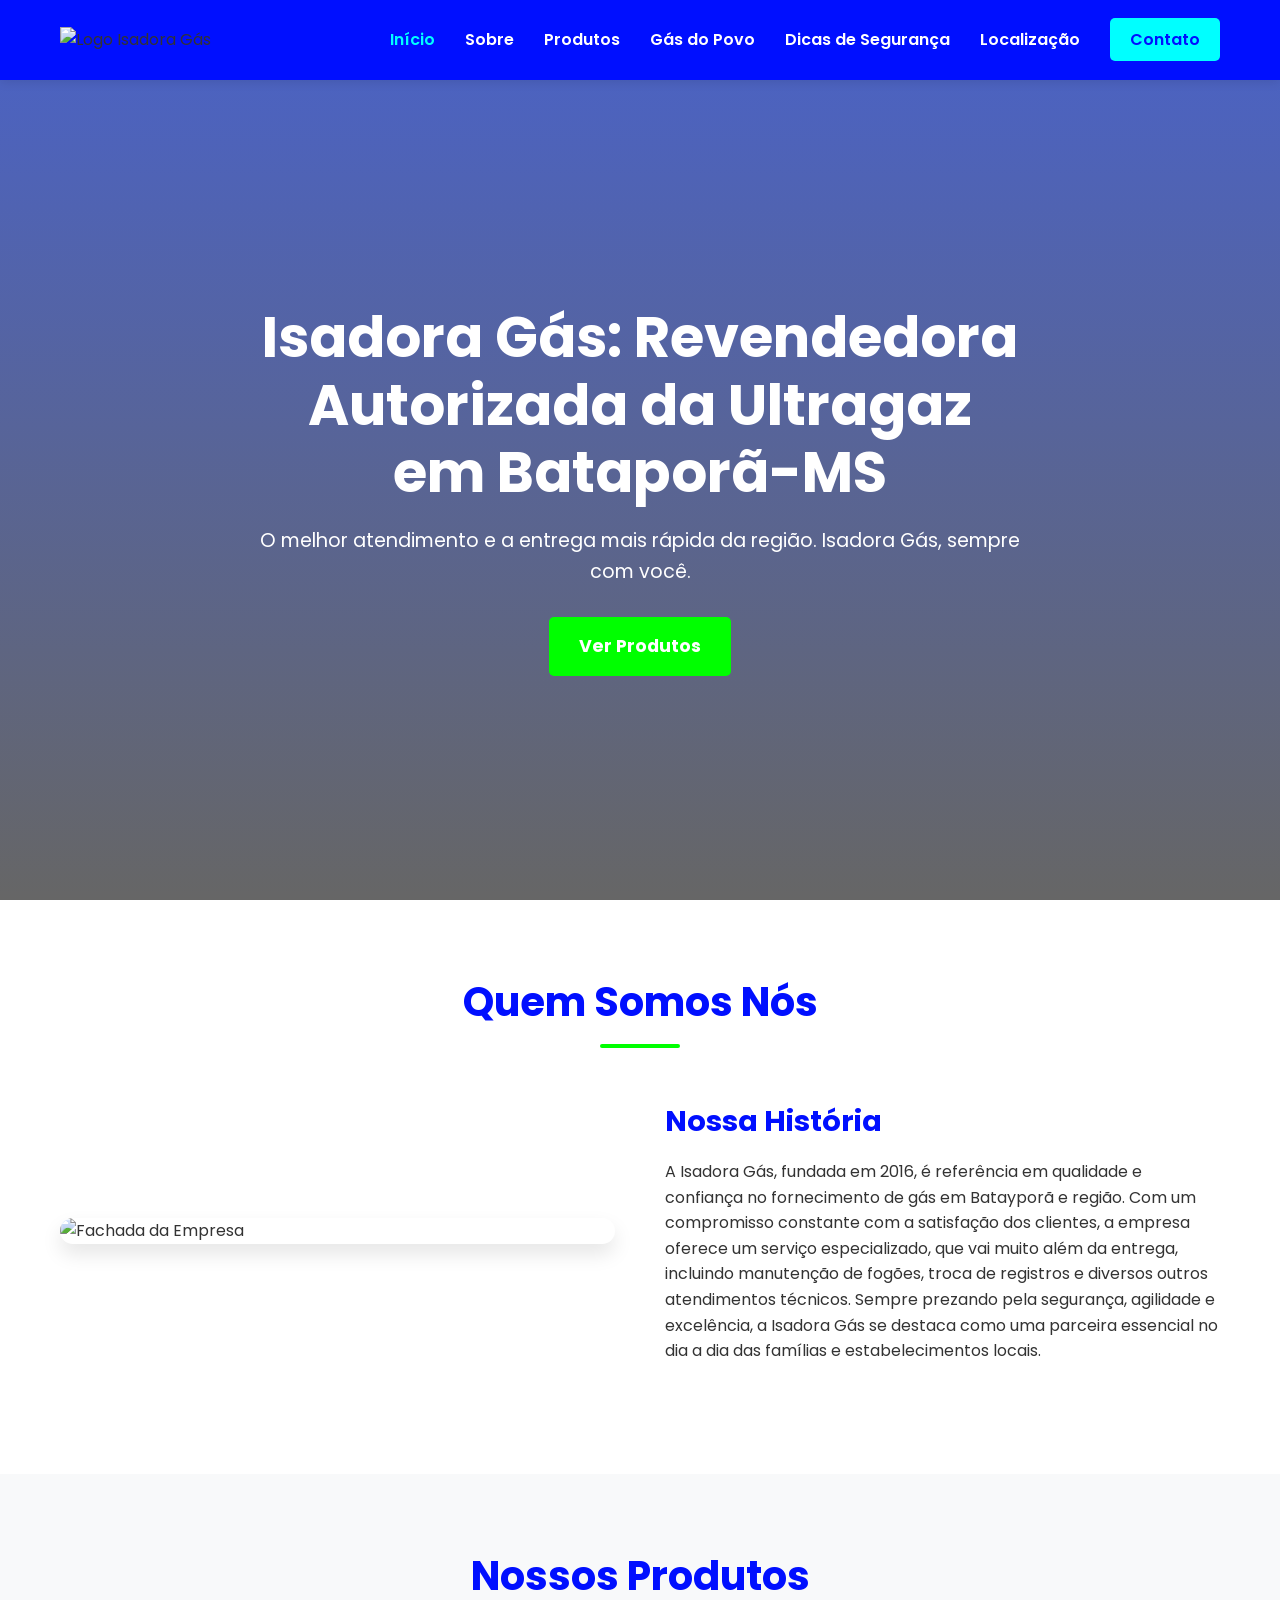
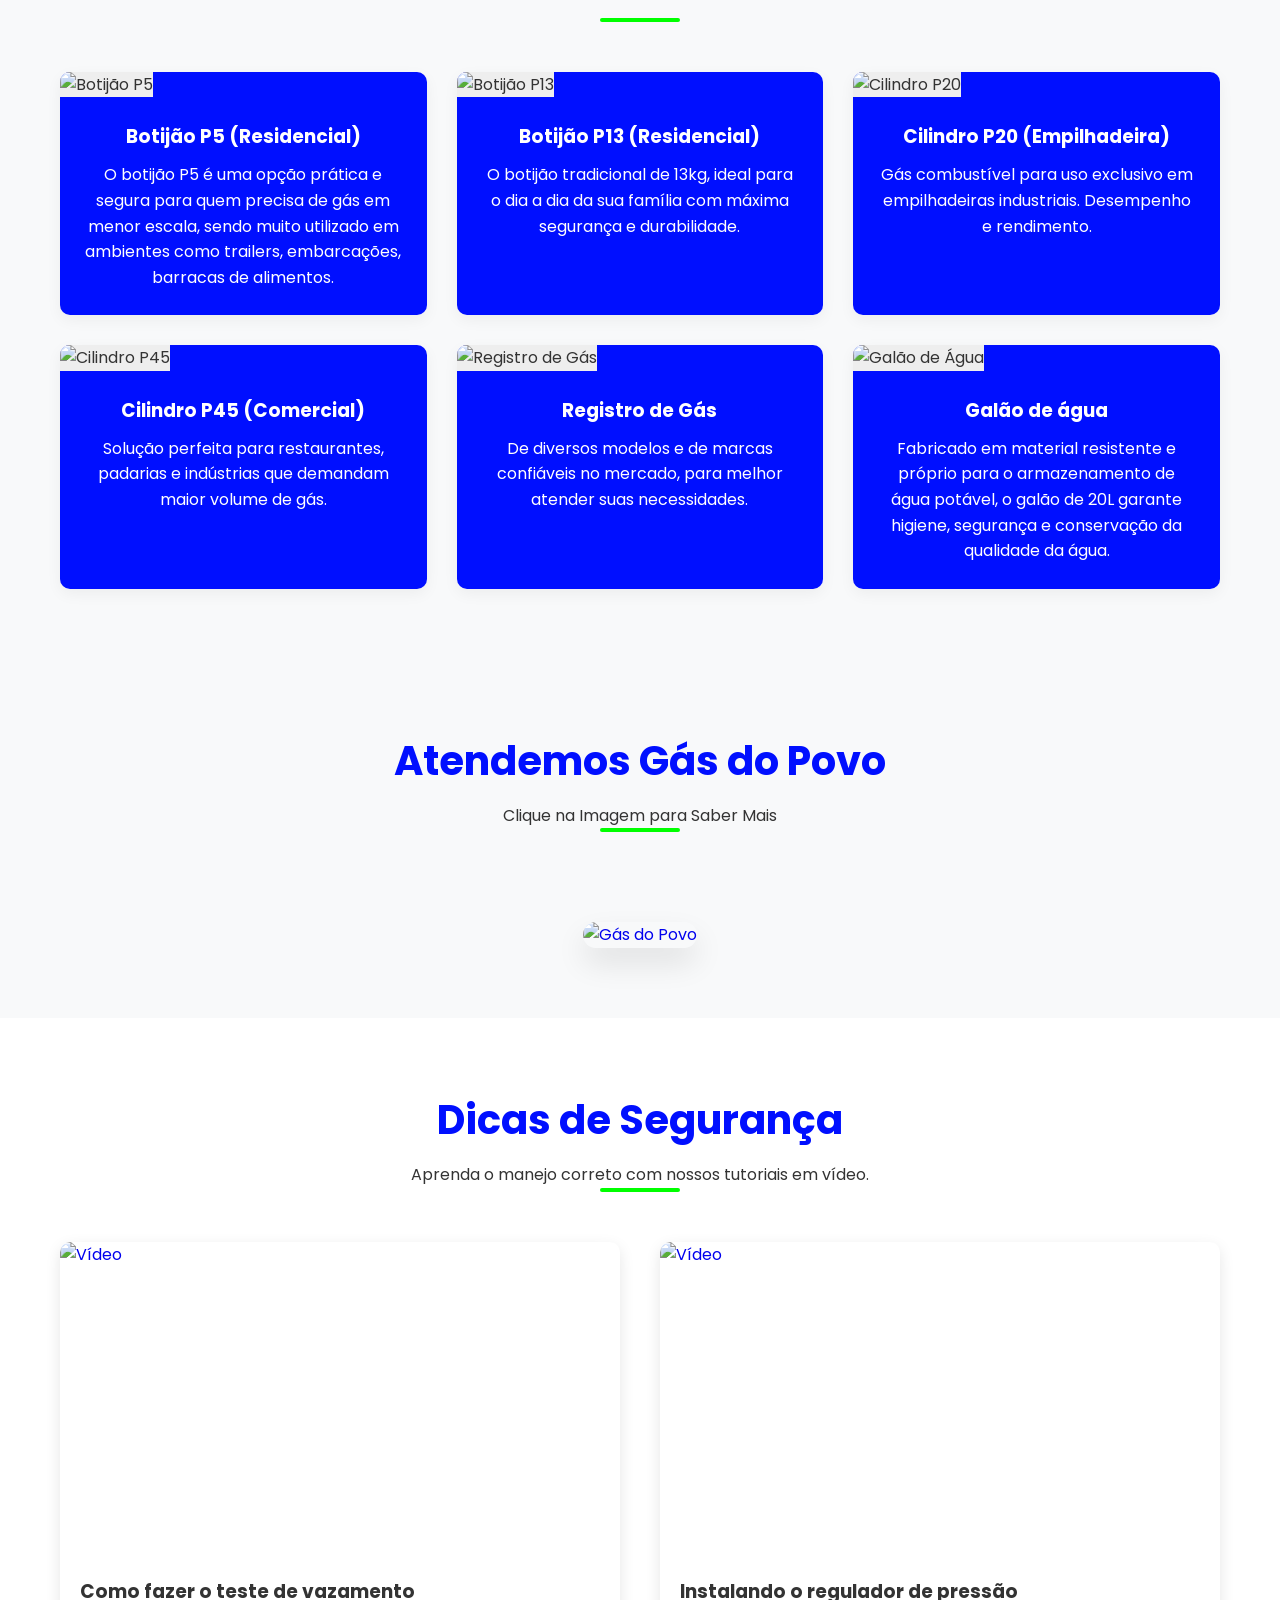
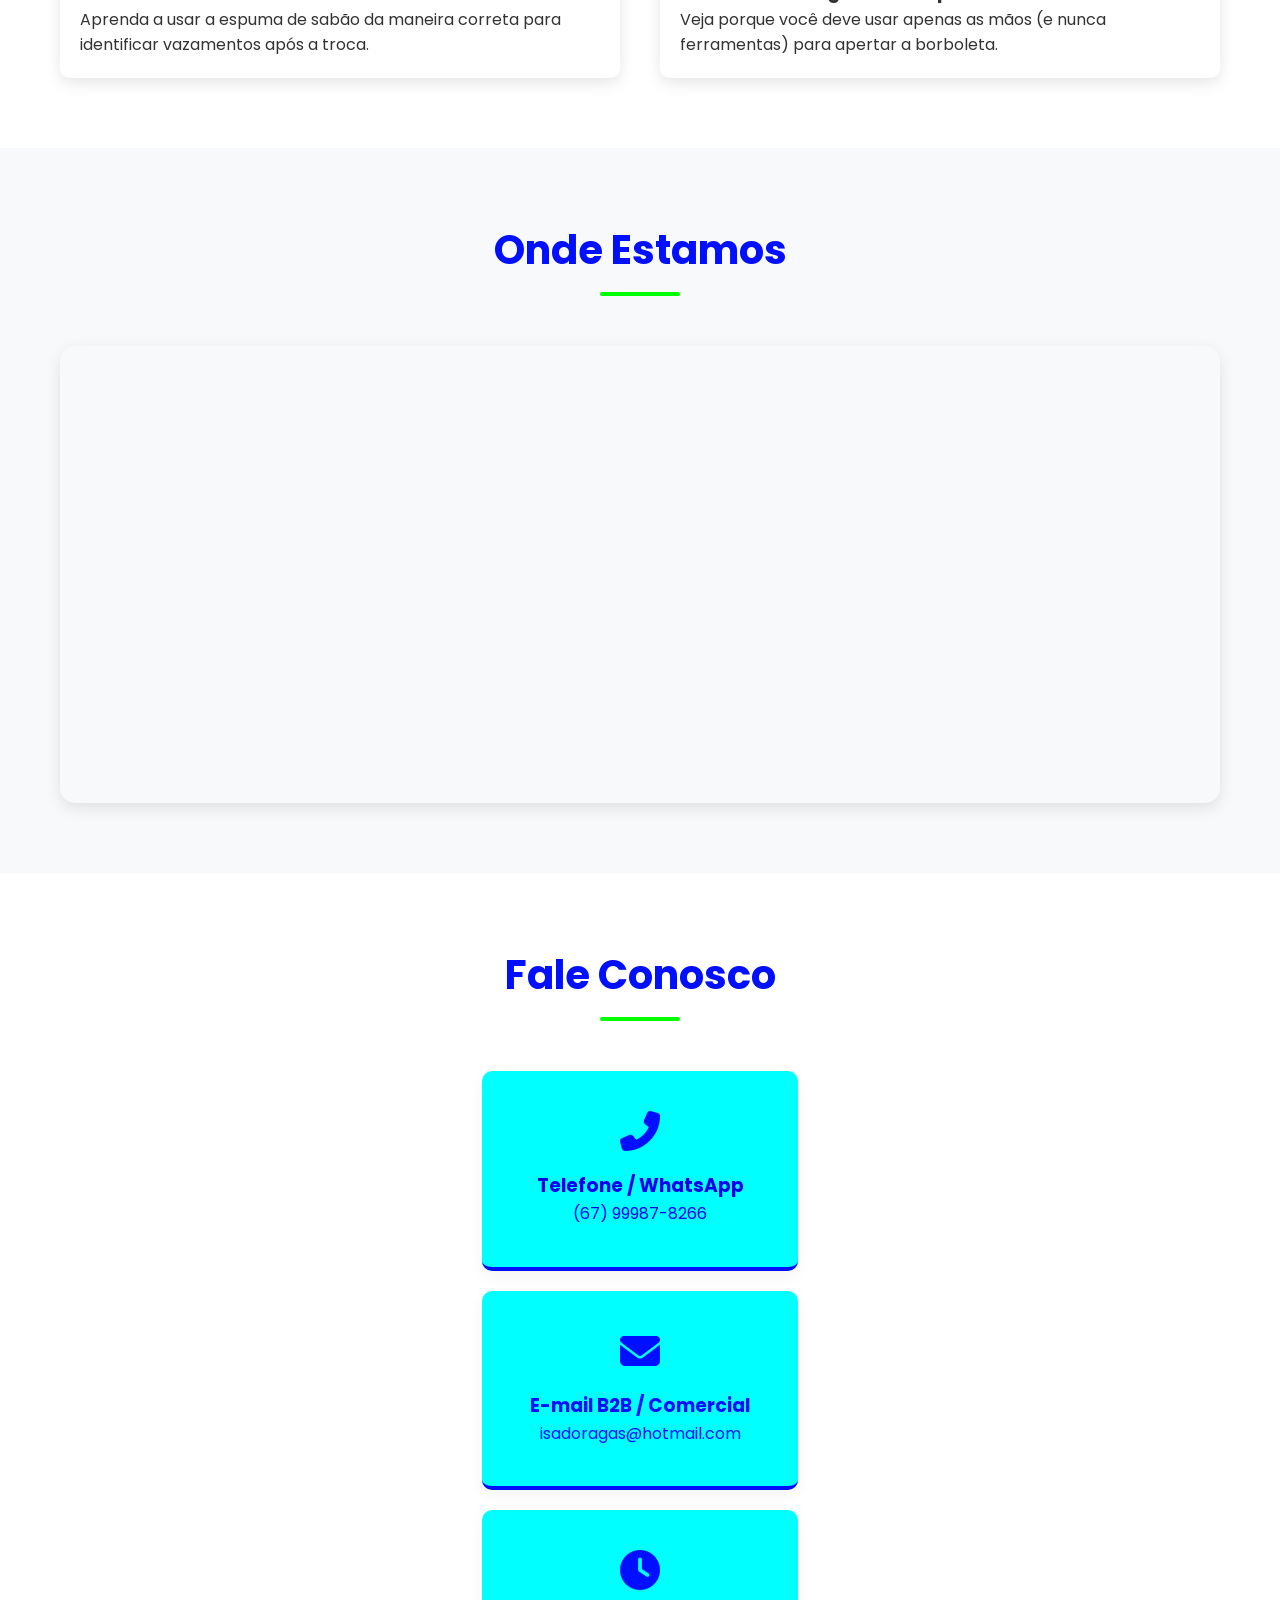
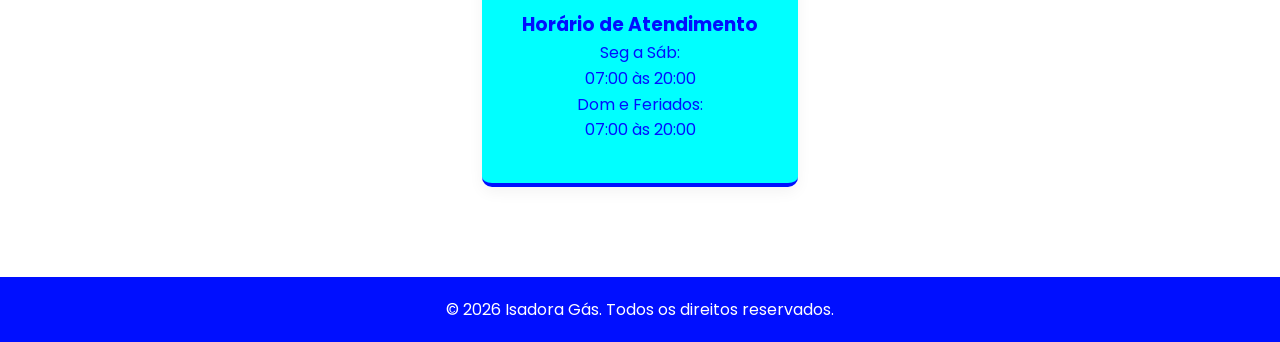
==== index.html @ b7a192a8 "Add files via upload" ====
<!DOCTYPE html>
<html lang="pt-BR">
<head>
    <meta charset="UTF-8">
    <meta name="viewport" content="width=device-width, initial-scale=1.0">
    <title>Isadora Gás - Distribuidora</title>
    <link rel="stylesheet" href="style.css">
    <link href="https://fonts.googleapis.com/css2?family=Poppins:wght@300;400;600;700&display=swap" rel="stylesheet">
    <link rel="stylesheet" href="https://cdnjs.cloudflare.com/ajax/libs/font-awesome/6.4.0/css/all.min.css">
</head>
<body>

    <header id="header">
        <div class="container header-container">
            <div class="logo-area">
                <img src="imagens/logo.png" alt="Logo Isadora Gás" class="logo-img">
            </div>
            <nav class="navbar">
                <ul class="nav-menu">
                    <li><a href="#inicio" class="nav-link">Início</a></li>
                    <li><a href="#sobre" class="nav-link">Sobre</a></li>
                    <li><a href="#produtos" class="nav-link">Produtos</a></li>
                    <li><a href="#gasdopovo" class="nav-link">Gás do Povo</a></li>
                    <li><a href="#seguranca" class="nav-link">Dicas de Segurança</a></li>
                    <li><a href="#localizacao" class="nav-link">Localização</a></li>
                    <li><a href="https://wa.me/5567999878266" class="nav-link btn-contato">Contato</a></li>
                </ul>
                <div class="hamburger">
                    <span class="bar"></span>
                    <span class="bar"></span>
                    <span class="bar"></span>
                </div>
            </nav>
        </div>
    </header>

    <section id="inicio" class="hero">
        <div class="hero-content fade-in">
            <h1>Isadora Gás: Revendedora Autorizada da Ultragaz em Bataporã-MS</h1>
            <p>O melhor atendimento e a entrega mais rápida da região. Isadora Gás, sempre com você.</p>
            <a href="#produtos" class="btn-primary">Ver Produtos</a>
        </div>
    </section>

    <section id="sobre" class="section-padding">
        <div class="container">
            <div class="section-title fade-in">
                <h2>Quem Somos Nós</h2>
                <div class="line"></div>
            </div>
            
            <div class="sobre-grid fade-in">
                <div class="sobre-img-container">
                    <img src="imagens/fachada.jpg" alt="Fachada da Empresa" class="sobre-img">
                </div>
                <div class="sobre-text">
                    <h3>Nossa História</h3>
                    <p>A Isadora Gás, fundada em 2016, é referência em qualidade e confiança no fornecimento de gás em Batayporã e região. Com um compromisso constante com a satisfação dos clientes, a empresa oferece um serviço especializado, que vai muito além da entrega, incluindo manutenção de fogões, troca de registros e diversos outros atendimentos técnicos. Sempre prezando pela segurança, agilidade e excelência, a Isadora Gás se destaca como uma parceira essencial no dia a dia das famílias e estabelecimentos locais.</p>
                </div>
            </div>

            <!--div class="sobre-grid reverse fade-in">
                <div class="sobre-text">
                    <h3>Nosso Fundador</h3>
                    <p>Aqui você coloca o texto sobre o dono ou a equipe principal. Fale sobre a experiência no ramo, a dedicação ao cliente e a visão de futuro da empresa.</p>
                </div>
                <div class="sobre-img-container">
                    <img src="foto-dono.jpg" alt="Foto do Proprietário" class="sobre-img">
                </div>
            </div-->
        </div>
    </section>

    <section id="produtos" class="section-padding bg-light">
        <div class="container">
            <div class="section-title fade-in">
                <h2>Nossos Produtos</h2>
                <div class="line"></div>
            </div>
            <div class="produtos-grid fade-in">
                <div class="produto-card">
                    <img src="imagens/P5.jpg" alt="Botijão P5" class="produto-img">
                    <div class="produto-info">
                        <h3>Botijão P5 (Residencial)</h3>
                        <p>O botijão P5 é uma opção prática e segura para quem precisa de gás em menor escala, sendo muito utilizado em ambientes como trailers, embarcações, barracas de alimentos.</p>
                    </div>
                </div>
                <div class="produto-card">
                    <img src="imagens/P13.JPG" alt="Botijão P13" class="produto-img">
                    <div class="produto-info">
                        <h3>Botijão P13 (Residencial)</h3>
                        <p>O botijão tradicional de 13kg, ideal para o dia a dia da sua família com máxima segurança e durabilidade.</p>
                    </div>
                </div>
                <div class="produto-card">
                    <img src="imagens/P20.JPG" alt="Cilindro P20" class="produto-img">
                    <div class="produto-info">
                        <h3>Cilindro P20 (Empilhadeira)</h3>
                        <p>Gás combustível para uso exclusivo em empilhadeiras industriais. Desempenho e rendimento.</p>
                    </div>
                </div>
                <div class="produto-card">
                    <img src="imagens/P45.jpg" alt="Cilindro P45" class="produto-img">
                    <div class="produto-info">
                        <h3>Cilindro P45 (Comercial)</h3>
                        <p>Solução perfeita para restaurantes, padarias e indústrias que demandam maior volume de gás.</p>
                    </div>
                </div>
                <div class="produto-card">
                    <img src="imagens/registro.jpg" alt="Registro de Gás" class="produto-img">
                    <div class="produto-info">
                        <h3>Registro de Gás</h3>
                        <p>De diversos modelos e de marcas confiáveis no mercado, para melhor atender suas necessidades.</p>
                    </div>
                </div>
                <div class="produto-card">
                    <img src="imagens/agua.jpg" alt="Galão de Água" class="produto-img">
                    <div class="produto-info">
                        <h3>Galão de água</h3>
                        <p>Fabricado em material resistente e próprio para o armazenamento de água potável, o galão de 20L garante higiene, segurança e conservação da qualidade da água.</p>
                    </div>
                </div>
            </div>
        </div>
    </section>
  
    <!--To Mexendo Aqui-->
    <section id="gasdopovo" class="section-padding bg-light">
        <div class="container">
            <div class="section-title fade-in">
                <h2>Atendemos Gás do Povo</h2>
                <p>Clique na Imagem para Saber Mais</p>
                <div class="line"></div>
            </div>
            <div class="beneficio fade-in">
               <a href="https://gasdopovo.mds.gov.br/" target="blank"> <img src="imagens/gas_do_povo.jpg" alt="Gás do Povo" class="bnfc-img"> </a>
            </div>
        </div>
    </section>

    <section id="seguranca" class="section-padding">
        <div class="container">
            <div class="section-title fade-in">
                <h2>Dicas de Segurança</h2>
                <p>Aprenda o manejo correto com nossos tutoriais em vídeo.</p>
                <div class="line"></div>
            </div>
            <div class="dicas-grid fade-in">
                <div class="dica-card">
                    <div class="video-container">
                        <!--O estilo da thumb ficou aqui e não no css-->
                        <a href="https://youtu.be/cz0g7AxSKVg" target="_blank">
                         <img src="https://i.ytimg.com/vi/cz0g7AxSKVg/hqdefault.jpg" alt="Vídeo" style="width:100%; max-width:600px; border-radius:10px;"></a>                   
                    </div>
                    <div class="dica-info">
                        <h3>Como fazer o teste de vazamento</h3>
                        <p>Aprenda a usar a espuma de sabão da maneira correta para identificar vazamentos após a troca.</p>
                    </div>
                </div>
            
                <div class="dica-card">
                    <div class="video-container">
                    <!--O estilo da thumb ficou aqui e não no css-->
                        <a href="https://youtube.com/shorts/p95Y-0PzoOQ?si=x6NV3g-ZAGUMJOMm" target="_blank">
                         <img src="https://i.ytimg.com/vi/p95Y-0PzoOQ/hqdefault.jpg" alt="Vídeo" style="width:100%; max-width:600px; border-radius:10px;"></a>
                    </div>
                    <div class="dica-info">
                        <h3>Instalando o regulador de pressão</h3>
                        <p>Veja porque você deve usar apenas as mãos (e nunca ferramentas) para apertar a borboleta.</p>
                    </div>
                </div>
            </div>
        </div>
    </section>

    <section id="localizacao" class="section-padding bg-light">
        <div class="container">
            <div class="section-title fade-in">
                <h2>Onde Estamos</h2>
                <div class="line"></div>
            </div>
            <div class="map-container fade-in">
                <iframe src="https://www.google.com/maps/embed?pb=!1m18!1m12!1m3!1d3691.569655559804!2d-53.26090392624836!3d-22.294285816265358!2m3!1f0!2f0!3f0!3m2!1i1024!2i768!4f13.1!3m3!1m2!1s0x948e79daae14c139%3A0x3ad615c696acc39e!2sIsadora%20G%C3%A1s!5e0!3m2!1spt-BR!2sbr!4v1774969527359!5m2!1spt-BR!2sbr" width="100%" height="450" style="border:0;" allowfullscreen="" loading="lazy" referrerpolicy="no-referrer-when-downgrade"></iframe>
            </div>
        </div>
    </section>

    <section id="contato" class="section-padding">
        <div class="container">
            <div class="section-title fade-in">
                <h2>Fale Conosco</h2>
                <div class="line"></div>
            </div>
            <div class="contato-grid fade-in">
                <div class="contato-info">
                    <div class="info-box">
                        <a href="https://wa.me/5567999878266" target="_blank">
                        <i class="fas fa-phone-alt"></i>
                        <h3>Telefone / WhatsApp</h3>
                        <p>(67) 99987-8266</p></a>
                    </div>
                    <div class="info-box">
                        <i class="fas fa-envelope"></i>
                        <h3>E-mail B2B / Comercial</h3>
                        <p>isadoragas@hotmail.com</p>
                    </div>
                    <div class="info-box">
                        <i class="fas fa-clock"></i>
                        <h3>Horário de Atendimento</h3>
                        <p>Seg a Sáb:<br> 07:00 às 20:00</p>
                        <p>Dom e Feriados:<br> 07:00 às 20:00</p>
                    </div>
                </div>
            </div>
        </div>
    </section>

    <footer>
        <p>&copy; 2026 Isadora Gás. Todos os direitos reservados.</p>
    </footer>

    <script src="script.js"></script>
</body>
</html>
---- style.css ----
/* Variáveis de Cores Baseadas na Logo */
:root {
    --primary-blue: #000FFF;
    --secondary-blue: #4154c1;
    --cian: #00FFFF;
    --green-logo: #00ff00;
    --red-logo: #d50000;
    --yellow-logo: #ffd600;
    --text-dark: #333333;
    --text-light: #bbbcbc;
    --bg-light: #f8f9fa;
    --white: #ffffff;
}

* {
    margin: 0;
    padding: 0;
    box-sizing: border-box;
    font-family: 'Poppins', sans-serif;
}

html {
    scroll-behavior: smooth; /* Rolagem suave ao clicar no menu */
}

body {
    color: var(--text-dark);
    line-height: 1.6;
}

.container {
    max-width: 1200px;
    margin: 0 auto;
    padding: 0 20px;
}

.section-padding {
    padding: 70px 0;
}

.bg-light {
    background-color: var(--bg-light);
}

/* Títulos das Seções */
.section-title {
    text-align: center;
    margin-bottom: 50px;
}

.section-title h2 {
    font-size: 2.5rem;
    color: var(--primary-blue);
    margin-bottom: 10px;
}

.section-title .line {
    width: 80px;
    height: 4px;
    background-color: var(--green-logo);
    margin: 0 auto;
    border-radius: 2px;
}

/* 1. Cabeçalho Fixo (Header) */
header {
    position: fixed;
    top: 0;
    width: 100%;
    background-color: rgb(0, 15, 255);
    box-shadow: 0 2px 10px rgba(0, 0, 0, 0.1);
    z-index: 1000;
    transition: 0.3s;
    backdrop-filter: blur(5px);
}

.header-container {
    display: flex;
    justify-content: space-between;
    align-items: center;
    height: 80px;
}

.logo-img {
    height: 60px; /* Ajuste conforme o tamanho da sua logo */
}

.nav-menu {
    display: flex;
    list-style: none;
    gap: 30px;
    align-items: center;
}

.nav-link {
    color: var(--white);
    text-decoration: none;
    font-weight: 600;
    transition: color 0.3s;
}

.nav-link:hover, .nav-link.active {
    color: var(--cian);
}

.btn-contato {
    background-color: var(--cian);
    color: var(--primary-blue) !important;
    padding: 10px 20px;
    border-radius: 5px;
    transition: 0.3s;
}

.btn-contato:hover {
    background-color: var(--secondary-blue);
    transform: translateY(-2px);
}

/* 2. Hero Section (Início) */
.hero {
    height: 100vh;
    /* Substitua banner-empresa.jpg pela sua foto de fundo */
    background: linear-gradient(rgba(28, 59, 187, 0.8), rgba(0, 0, 0, 0.6)), url('imagens/banner-empresa.jpg') center/cover;
    display: flex;
    align-items: center;
    text-align: center;
    color: var(--white);
    padding-top: 80px;
}

.hero-content {
    max-width: 800px;
    margin: 0 auto;
    padding: 0 20px;
}

.hero h1 {
    font-size: 3.5rem;
    margin-bottom: 20px;
    line-height: 1.2;
}

.hero p {
    font-size: 1.2rem;
    margin-bottom: 30px;
}

.btn-primary {
    display: inline-block;
    background-color: var(--green-logo);
    color: var(--white);
    padding: 15px 30px;
    text-decoration: none;
    font-weight: 700;
    border-radius: 5px;
    font-size: 1.1rem;
    transition: 0.3s;
}

.btn-primary:hover {
    background-color: #00a042;
    transform: scale(1.05);
}

/* 3. Sobre Nós */
.sobre-grid {
    display: grid;
    grid-template-columns: 1fr 1fr;
    gap: 50px;
    align-items: center;
    margin-bottom: 40px;
}

.sobre-grid.reverse {
    direction: rtl; /* Inverte os lados na segunda linha */
}

.sobre-grid.reverse > * {
    direction: ltr; /* Mantém o texto lendo da esquerda para direita */
}

.sobre-img-container {
    border-radius: 15px;
    overflow: hidden;
    box-shadow: 0 10px 20px rgba(0,0,0,0.1);
}

.sobre-img {
    width: 100%;
    height: auto;
    display: block;
    transition: transform 0.5s;
}

.sobre-img:hover {
    transform: scale(1.05);
}

.sobre-text h3 {
    color: var(--primary-blue);
    font-size: 1.8rem;
    margin-bottom: 15px;
}

/* 4. Produtos */
.produtos-grid {
    display: grid;
    grid-template-columns: repeat(auto-fit, minmax(300px, 1fr));
    gap: 30px;
}

.produto-card {
    background: var(--primary-blue);
    border-radius: 10px;
    overflow: hidden;
    box-shadow: 0 5px 15px rgba(0,0,0,0.05);
    transition: 0.3s;
}

.produto-card:hover {
    transform: translateY(-10px);
    box-shadow: 0 15px 30px rgba(0,0,0,0.1);
}

.produto-img {
    width: 100%;
    height: 250px;
    object-fit: cover;
    background-color: #eee;
}

.produto-info {
    color: var(--white);
    padding: 25px;
    text-align: center;
}

.produto-info h3 {
    color: var(--white);
    margin-bottom: 10px;
}

/* 5. Gás do Povo */
.beneficio{
    display: flex; 
    justify-content: center;
    align-items: center;
}

.bnfc-img {
    border-radius: 60px;
    width: 600px;
    margin-top: 40px;
    box-shadow: 0 15px 30px rgba(0,0,0,0.1);
    transition: transform 0.5s;
}

.bnfc-img:hover{
    transform: scale(1.05);
}

/* 6. Dicas de Segurança (Vídeos) */
.dicas-grid {
    display: grid;
    grid-template-columns: repeat(auto-fit, minmax(400px, 1fr));
    gap: 40px;
}

.dica-card {
    background: var(--white);
    border-radius: 10px;
    overflow: hidden;
    box-shadow: 0 5px 15px rgba(0,0,0,0.1);
}

.video-container {
    position: relative;
    padding-bottom: 56.25%; /* Proporção 16:9 do YouTube */
    height: 0;
    overflow: hidden;
}

.video-container iframe {
    position: absolute;
    top: 0;
    left: 0;
    width: 100%;
    height: 100%;
}

.dica-info {
    padding: 20px;
}

/* 7. Localização e Mapa */
.map-container {
    border-radius: 15px;
    overflow: hidden;
    box-shadow: 0 5px 15px rgba(0,0,0,0.1);
}

/* 8. Contato */
.contato-grid {
    display: flex;
    justify-content: center;
    gap: 20px;
    flex-wrap: wrap;
    
}

.info-box {
    background: var(--cian);
    padding: 40px;
    border-radius: 10px;
    text-align: center;
    box-shadow: 0 5px 15px rgba(0,0,0,0.05);
    flex: 1;
    min-width: 250px;
    max-width: 350px;
    border-bottom: 4px solid var(--primary-blue);
    color: var(--primary-blue);
    margin-bottom: 20px;
}

a {
    text-decoration: none;
}

.info-box i {
    font-size: 2.5rem;
    color: var(--primary-blue);
    margin-bottom: 20px;
}

/* Rodapé */
footer {
    background-color: var(--primary-blue);
    color: var(--white);
    text-align: center;
    padding: 20px 0;
}

/* Responsividade e Animações */
.fade-in {
    opacity: 0;
    transform: translateY(30px);
    transition: opacity 0.8s ease-out, transform 0.8s ease-out;
}

.fade-in.visible {
    opacity: 1;
    transform: translateY(0);
}

.hamburger {
    display: none;
    cursor: pointer;
}

.bar {
    display: block;
    width: 25px;
    height: 3px;
    margin: 5px auto;
    background-color: var(--text-dark);
    transition: all 0.3s ease-in-out;
}

/* Celulares */
@media (max-width: 768px) {
    .hamburger { display: block; }
    
    .nav-menu {
        position: fixed;
        left: -100%;
        top: 80px;
        gap: 0;
        flex-direction: column;
        background-color: var(--white);
        width: 100%;
        text-align: center;
        transition: 0.3s;
        box-shadow: 0 10px 10px rgba(0,0,0,0.1);
    }

    .nav-menu.active { left: 0; }
    .nav-item { margin: 16px 0; }
    .nav-link { padding: 15px; display: block; }
    
    .sobre-grid { grid-template-columns: 1fr; }
    .sobre-grid.reverse { direction: ltr; }
    .hero h1 { font-size: 2.5rem; }
    .dicas-grid { grid-template-columns: 1fr; }
}
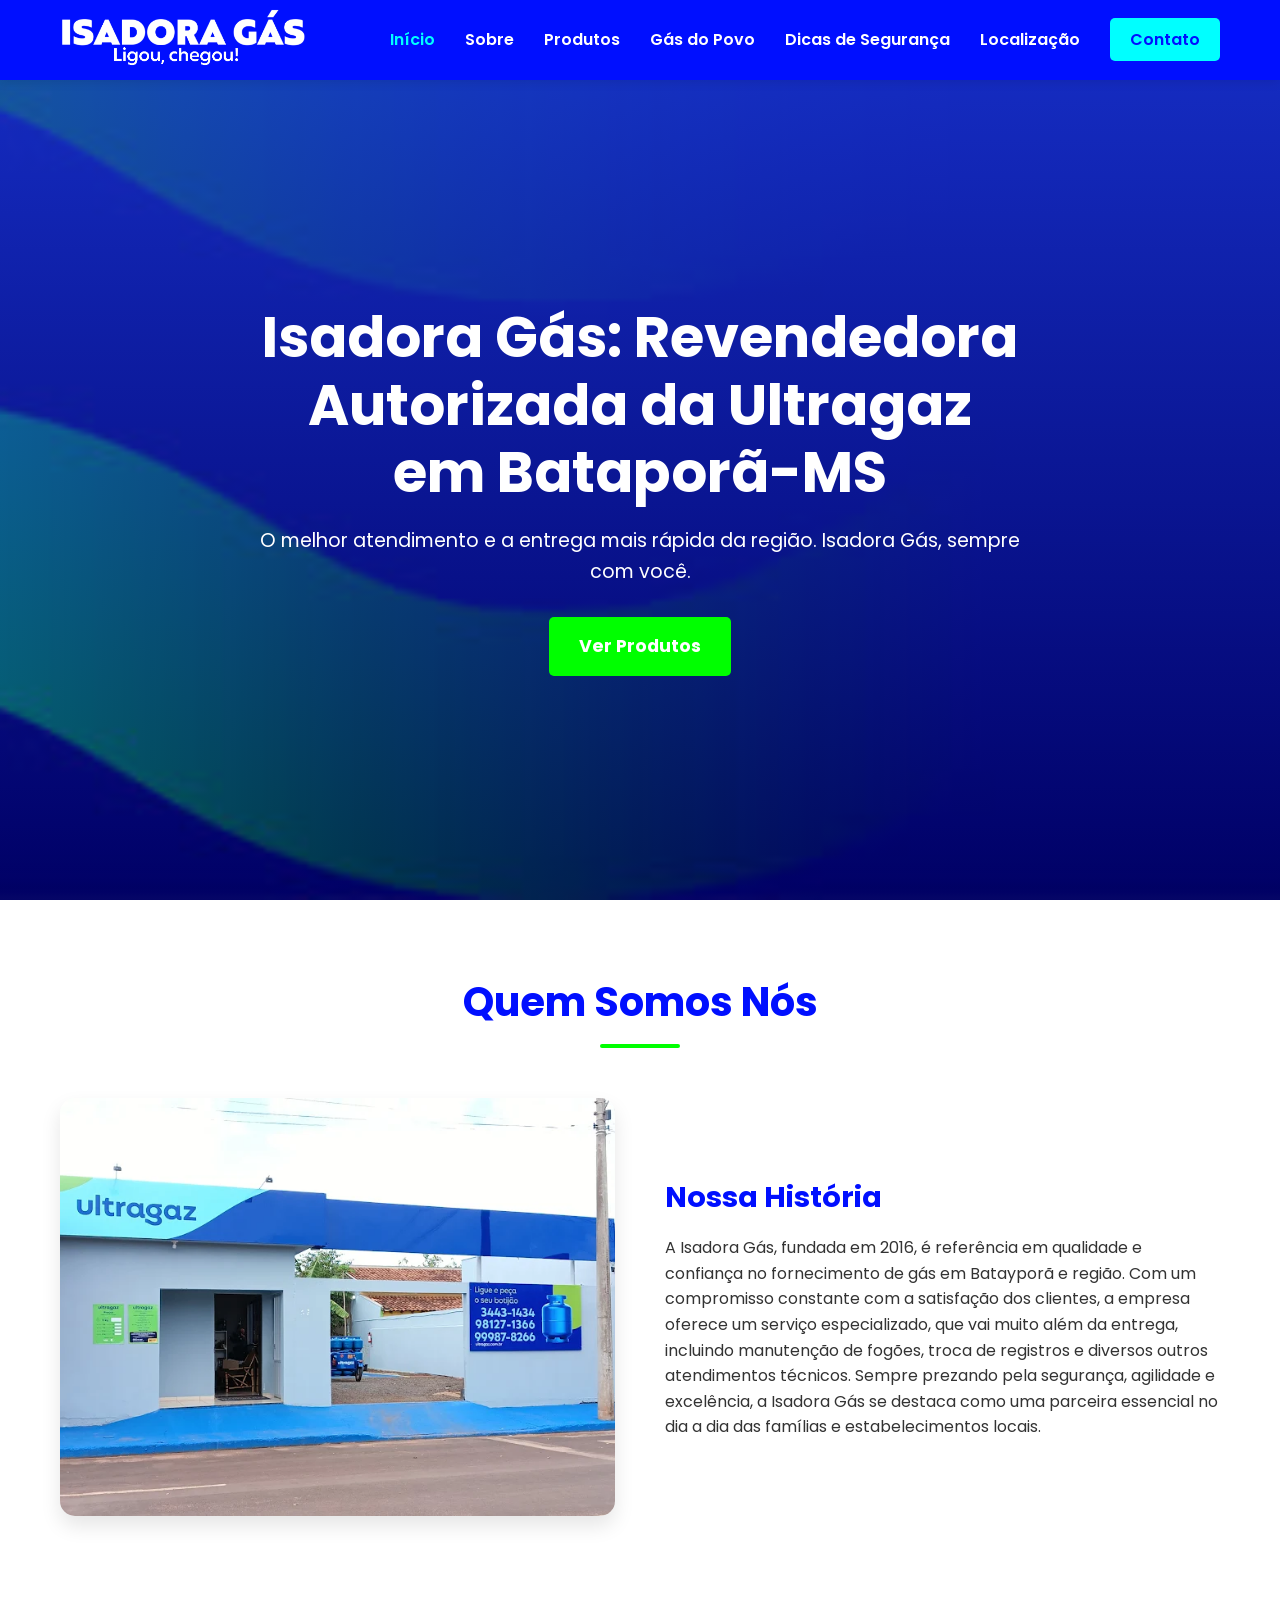
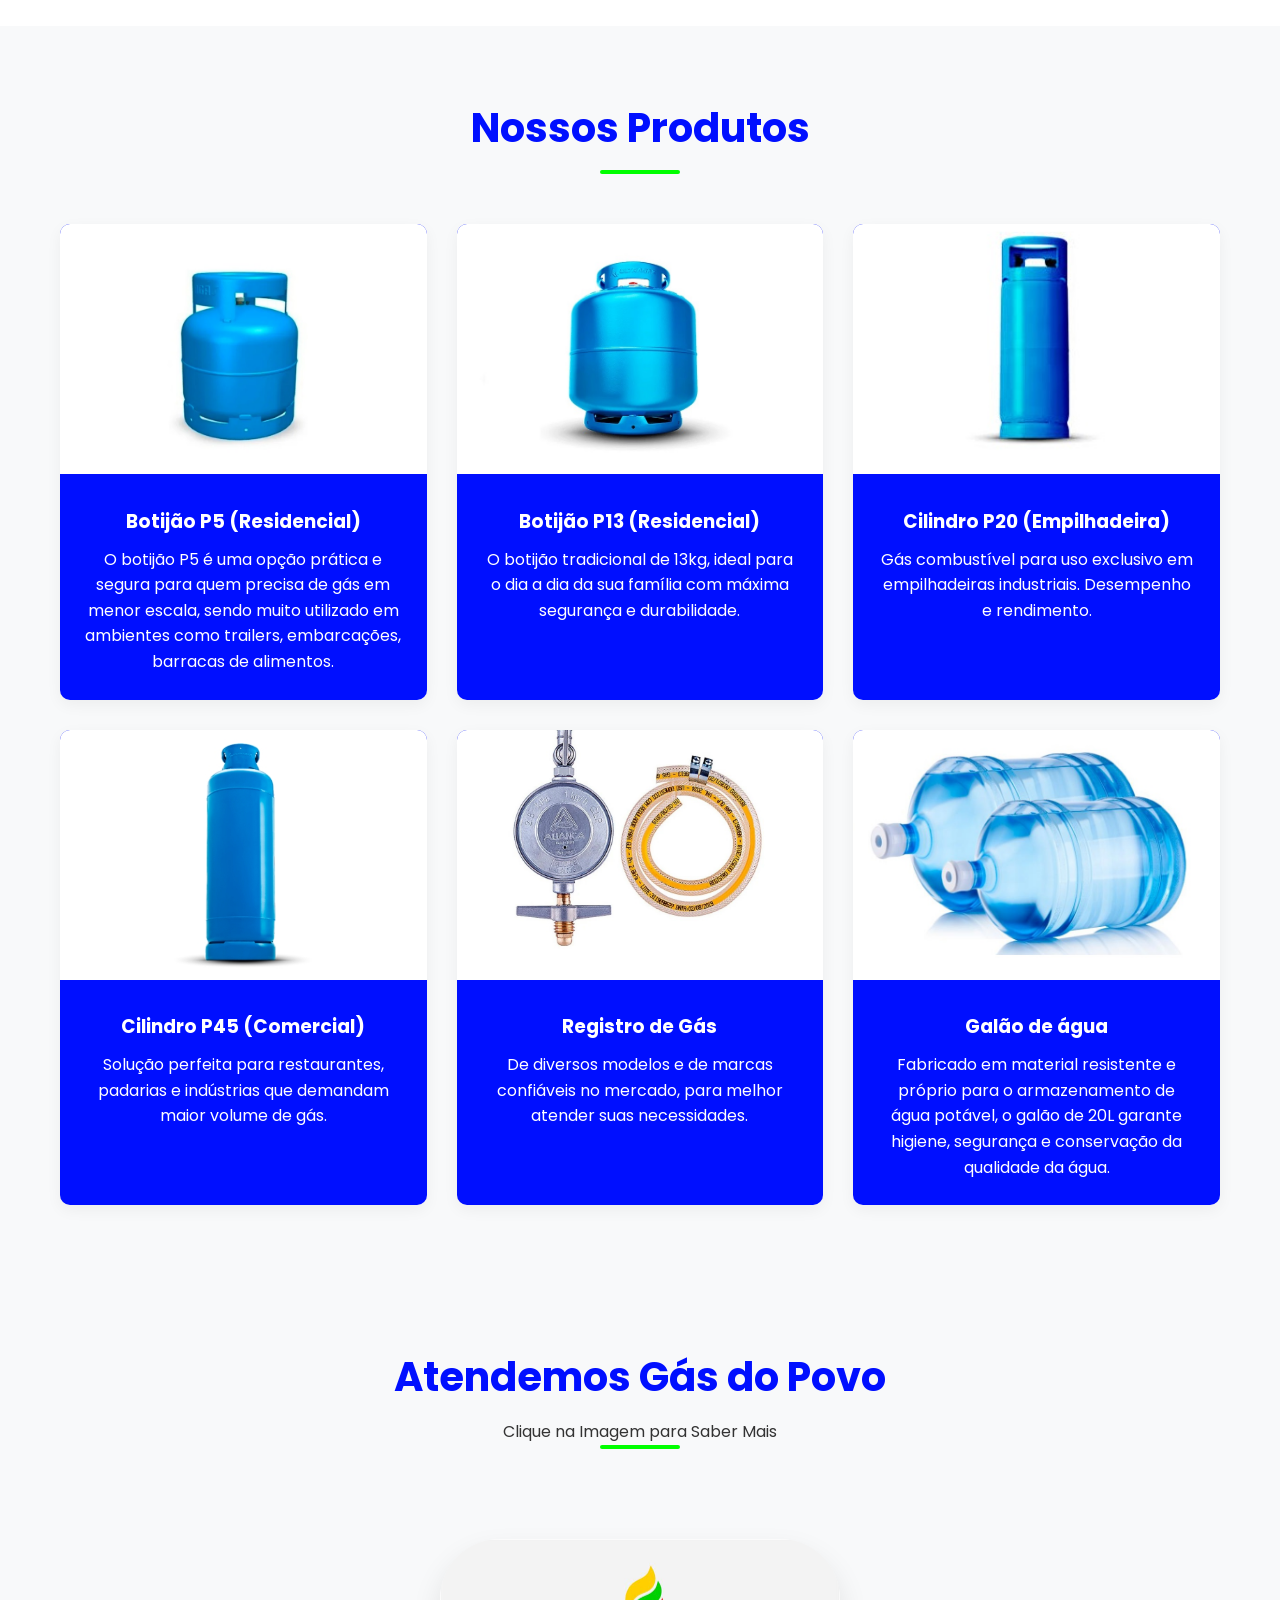
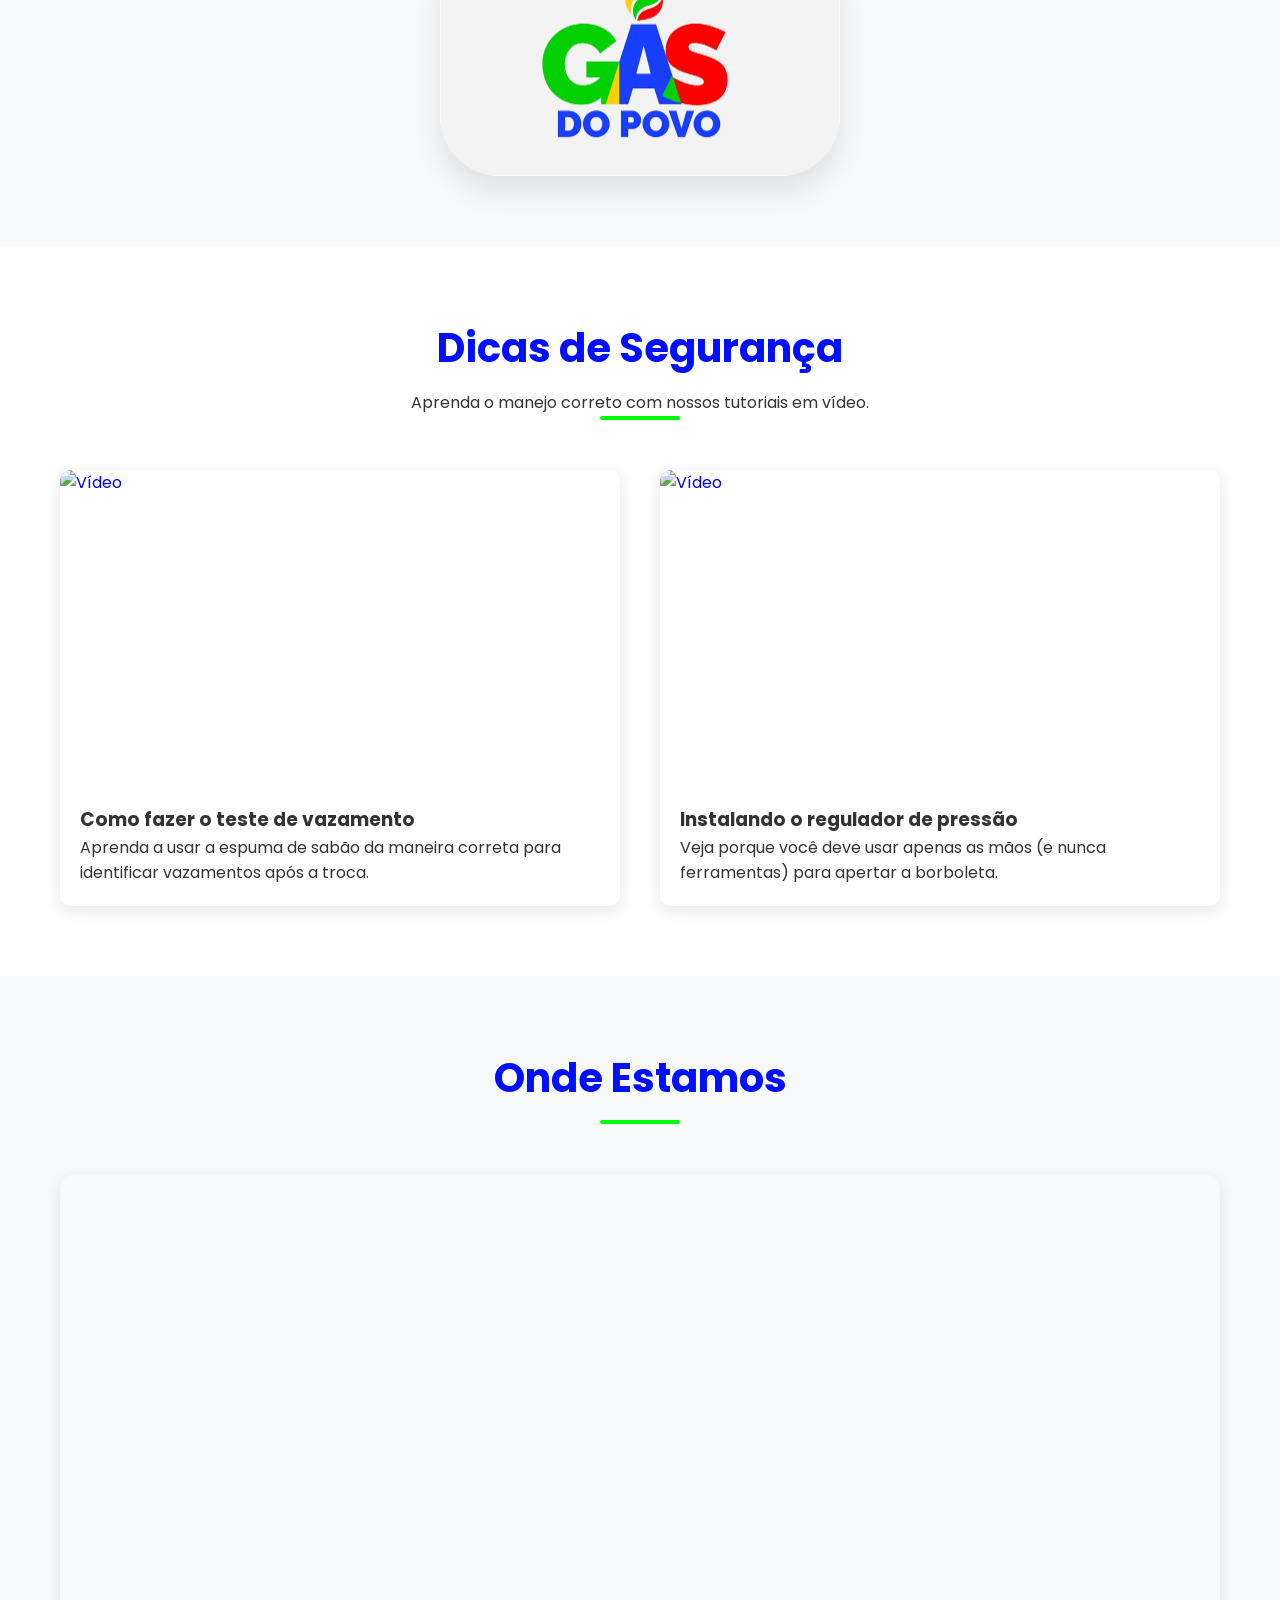
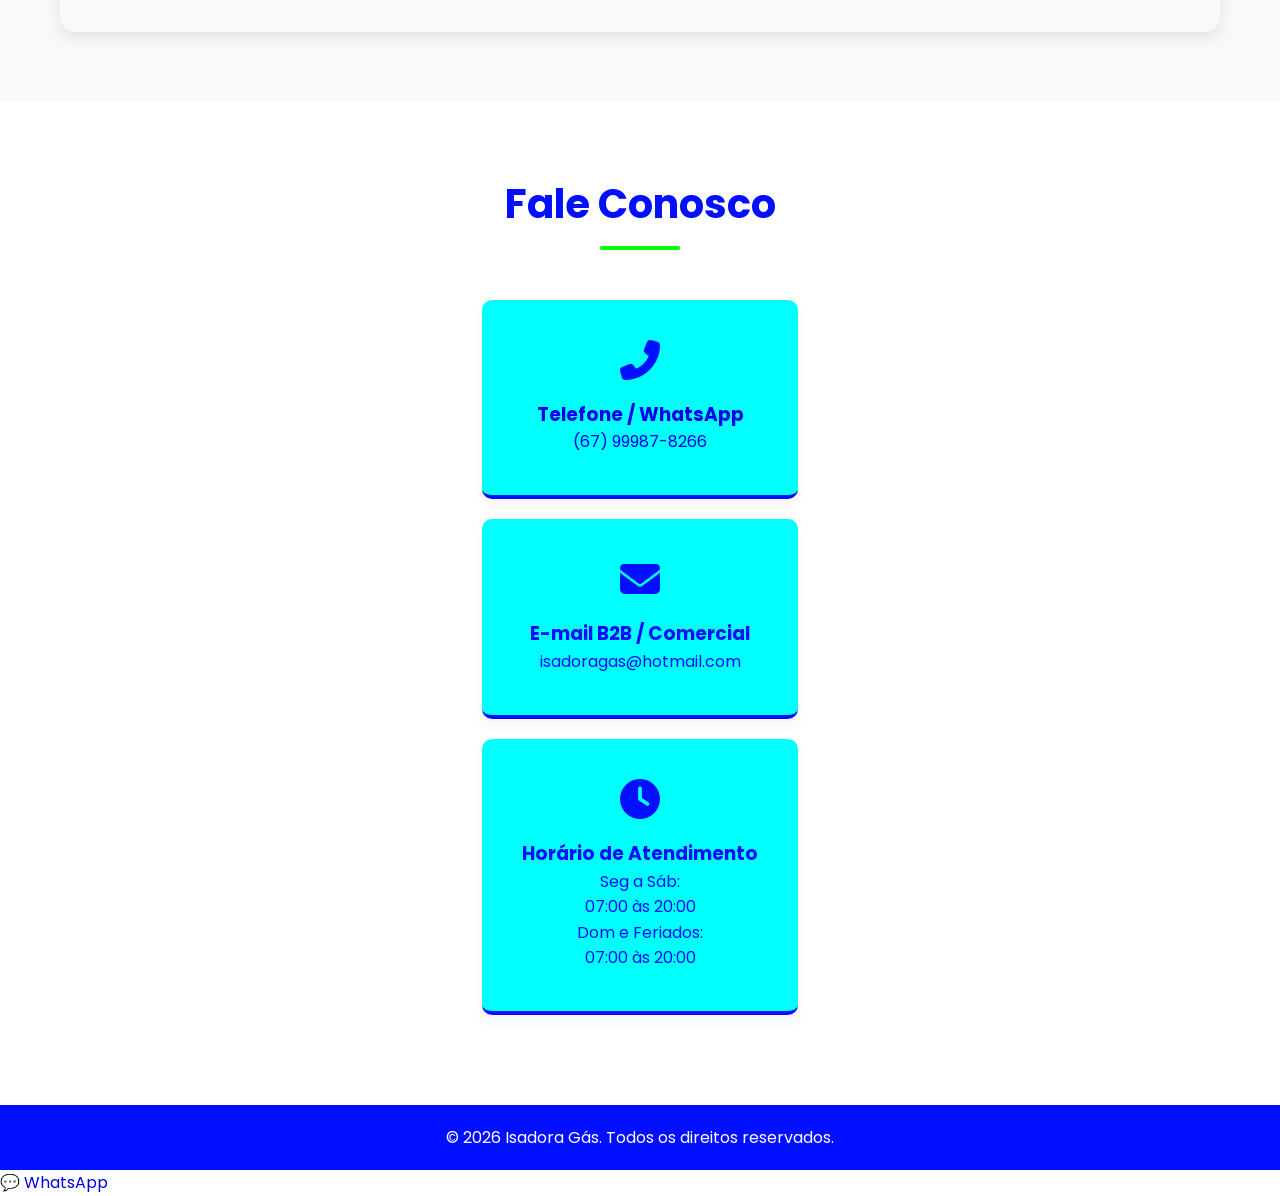
==== commit e2cc4d68: "Update index.html" ====
--- a/index.html
+++ b/index.html
@@ -219,6 +219,10 @@
         <p>&copy; 2026 Isadora Gás. Todos os direitos reservados.</p>
     </footer>
 
+    <a class="whatsapp-btn"
+        href="https://wa.me/5567999878266?text=Olá,%20vim%20pelo%20site%20e%20quero%20um%20Gás"
+        target="_blank">💬 WhatsApp</a>
+    
     <script src="script.js"></script>
 </body>
-</html>+</html>
--- a/style.css
+++ b/style.css
@@ -248,8 +248,13 @@
 }
 
 .bnfc-img {
+    display: flex; 
+    justify-content: center;
+    align-items: center;
     border-radius: 60px;
-    width: 600px;
+    width: 400px;
+    max-width: 100%; /* Largura máxima é o container */
+    height: auto; 
     margin-top: 40px;
     box-shadow: 0 15px 30px rgba(0,0,0,0.1);
     transition: transform 0.5s;
@@ -391,4 +396,4 @@
     .sobre-grid.reverse { direction: ltr; }
     .hero h1 { font-size: 2.5rem; }
     .dicas-grid { grid-template-columns: 1fr; }
-}+}
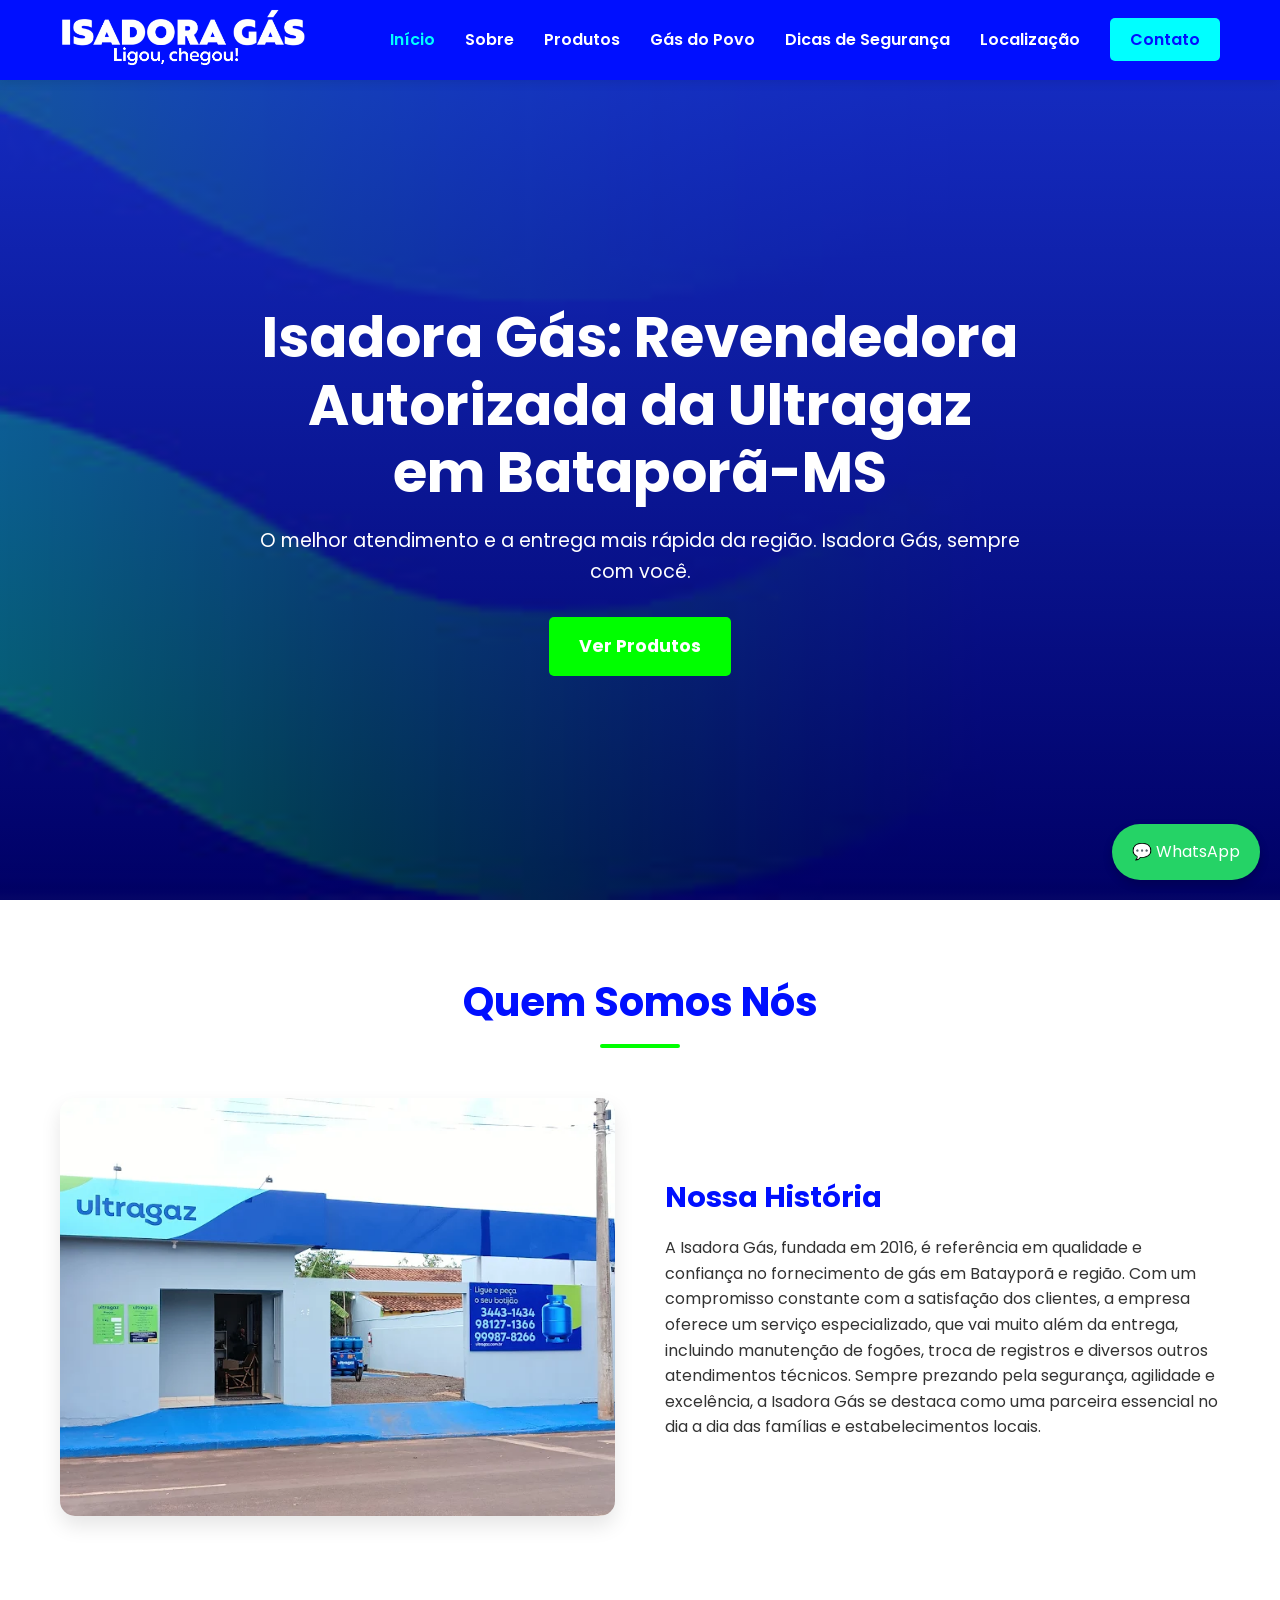
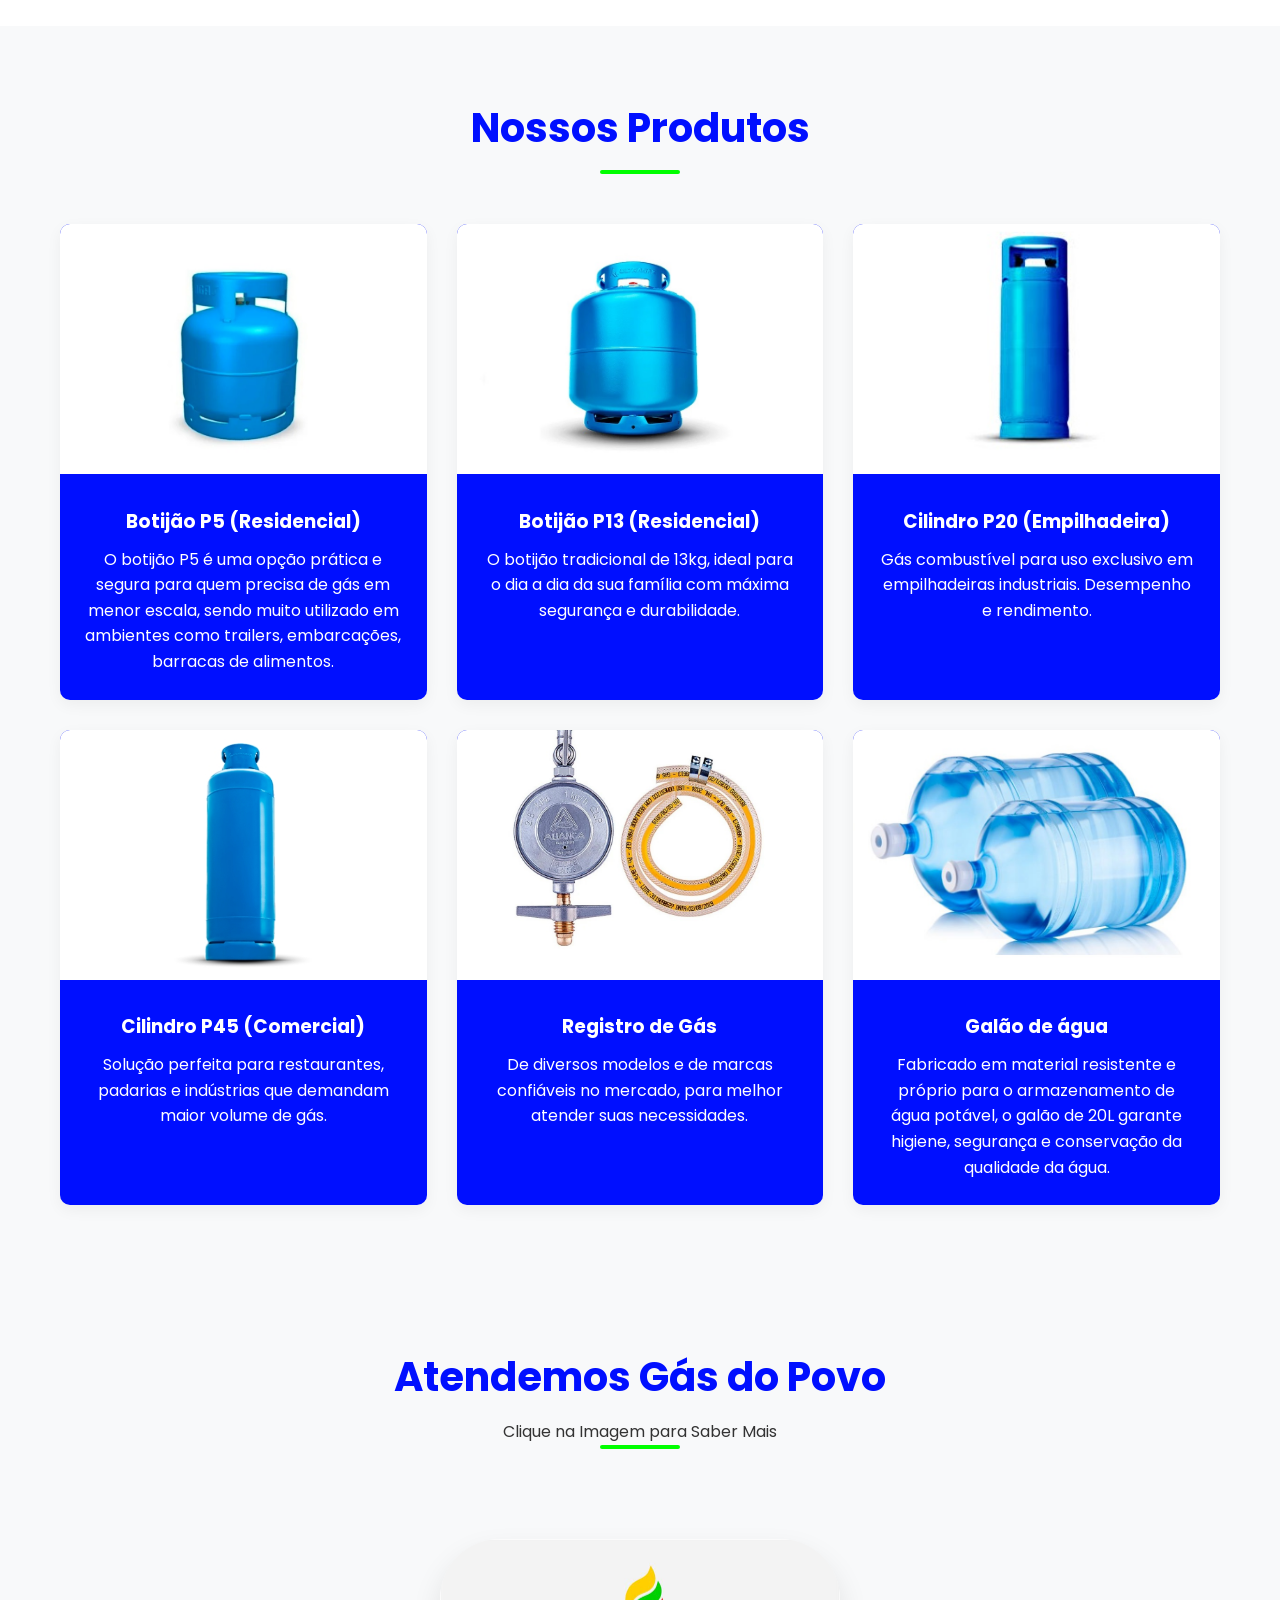
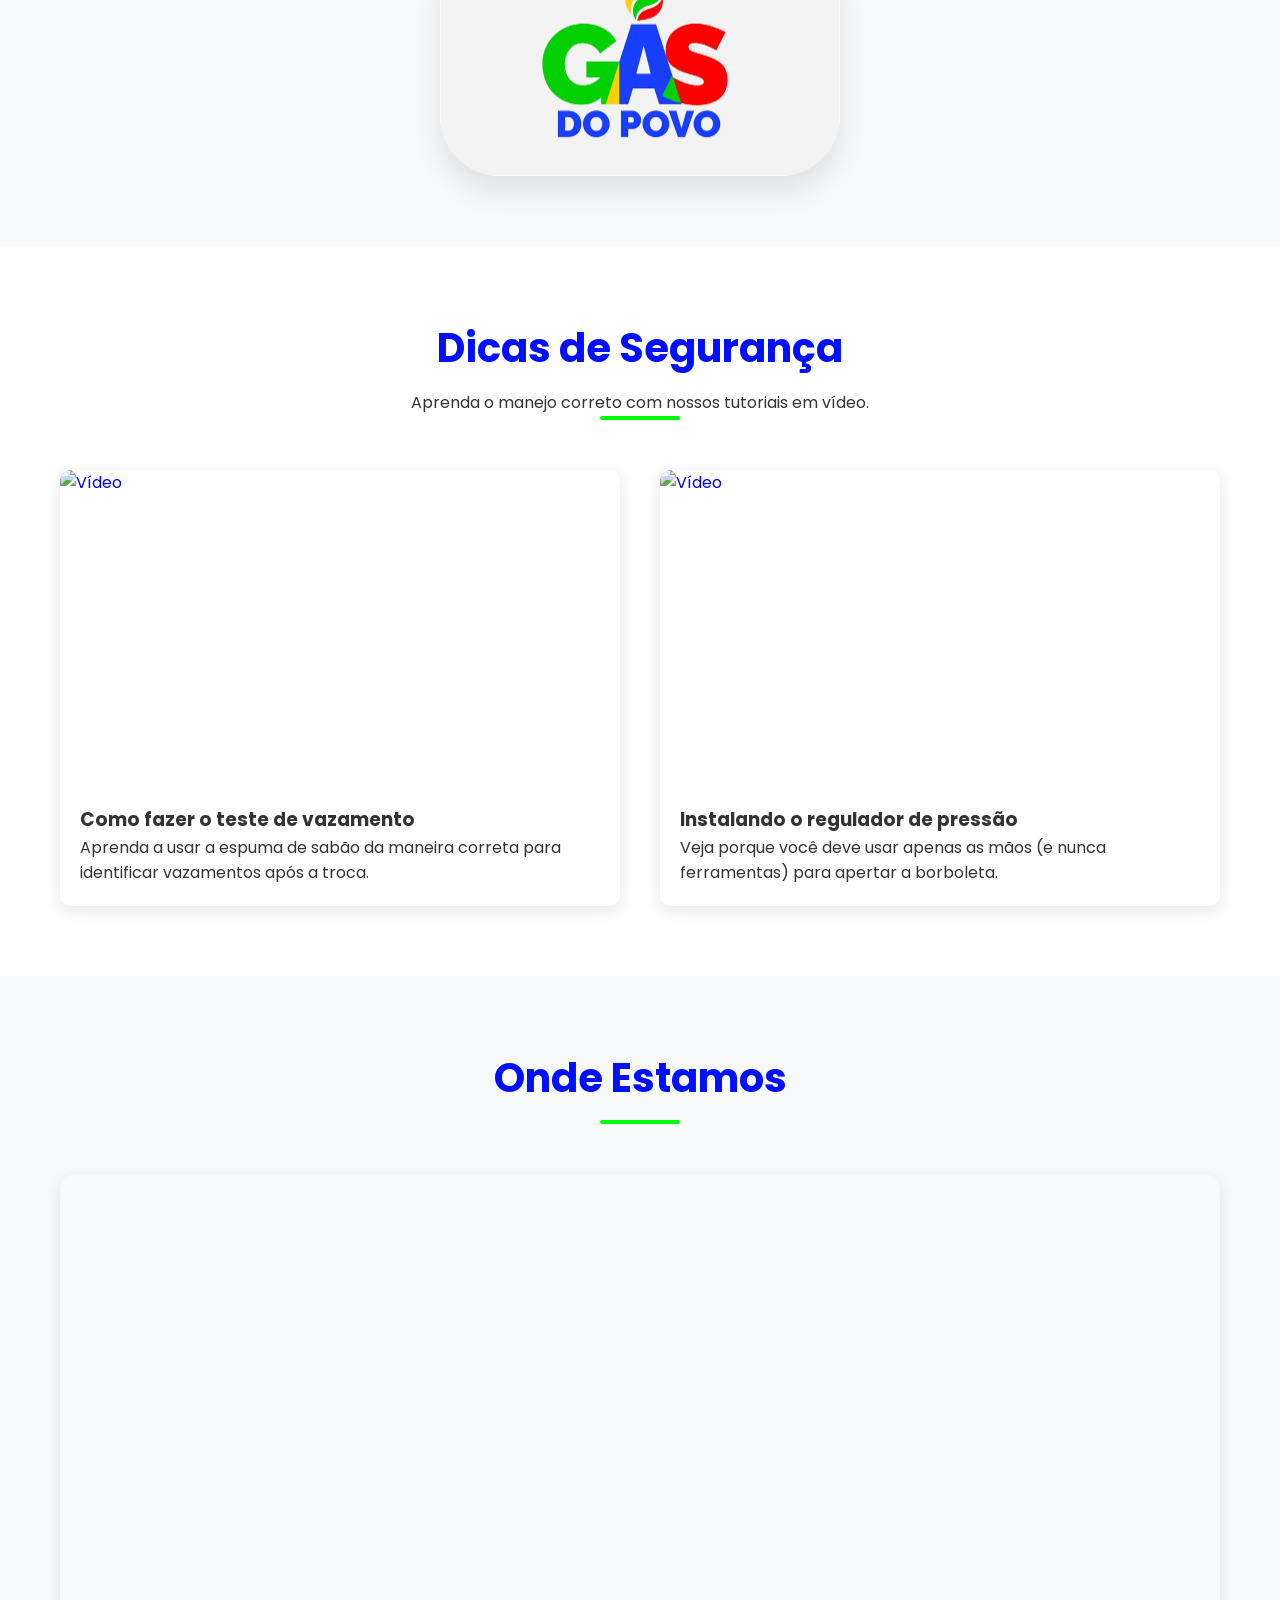
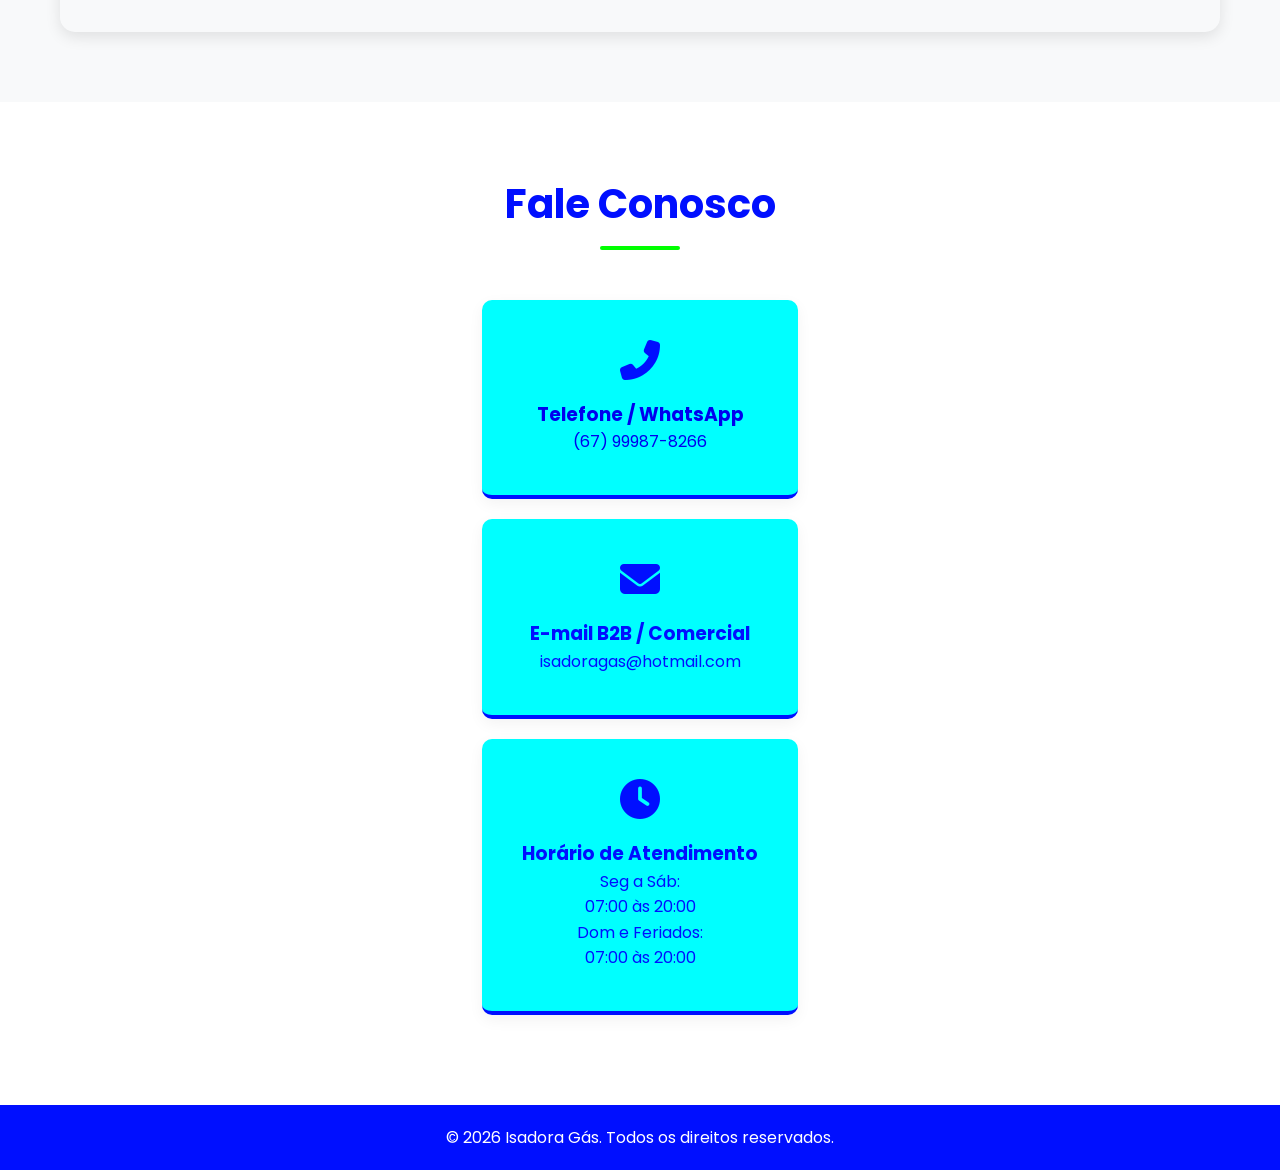
==== commit dd3e2494: "Update index.html" ====
--- a/index.html
+++ b/index.html
@@ -3,7 +3,14 @@
 <head>
     <meta charset="UTF-8">
     <meta name="viewport" content="width=device-width, initial-scale=1.0">
+    
     <title>Isadora Gás - Distribuidora</title>
+
+    <meta name="description" content="Distribuidora de gás com entrega rápida. Peça seu botijão com facilidade e atendimento via WhatsApp em Batayporã.">
+    <meta name="keywords" content="gás, botijão, entrega de gás, gás em Batayporã, distribuidora de gás">
+    <meta name="author" content="Isadora Gás">
+    <meta name="robots" content="index, follow">
+    
     <link rel="stylesheet" href="style.css">
     <link href="https://fonts.googleapis.com/css2?family=Poppins:wght@300;400;600;700&display=swap" rel="stylesheet">
     <link rel="stylesheet" href="https://cdnjs.cloudflare.com/ajax/libs/font-awesome/6.4.0/css/all.min.css">
--- a/style.css
+++ b/style.css
@@ -371,6 +371,28 @@
     transition: all 0.3s ease-in-out;
 }
 
+/*whatsapp botao flutuante*/
+.whatsapp-btn {
+    position: fixed;
+    bottom: 20px;
+    right: 20px;
+    background: #25D366;
+    color: white;
+    padding: 15px 20px;
+    border-radius: 50px;
+    font-size: 16px;
+    text-decoration: none;
+    box-shadow: 0 4px 10px rgba(0,0,0,0.2);
+    display: flex;
+    align-items: center;
+    gap: 10px;
+    z-index: 1000;
+  }
+
+.whatsapp-btn:hover {
+    background: #1ebe5d;
+  }
+
 /* Celulares */
 @media (max-width: 768px) {
     .hamburger { display: block; }
@@ -381,7 +403,7 @@
         top: 80px;
         gap: 0;
         flex-direction: column;
-        background-color: var(--white);
+        background-color: var(--secondary-blue);
         width: 100%;
         text-align: center;
         transition: 0.3s;
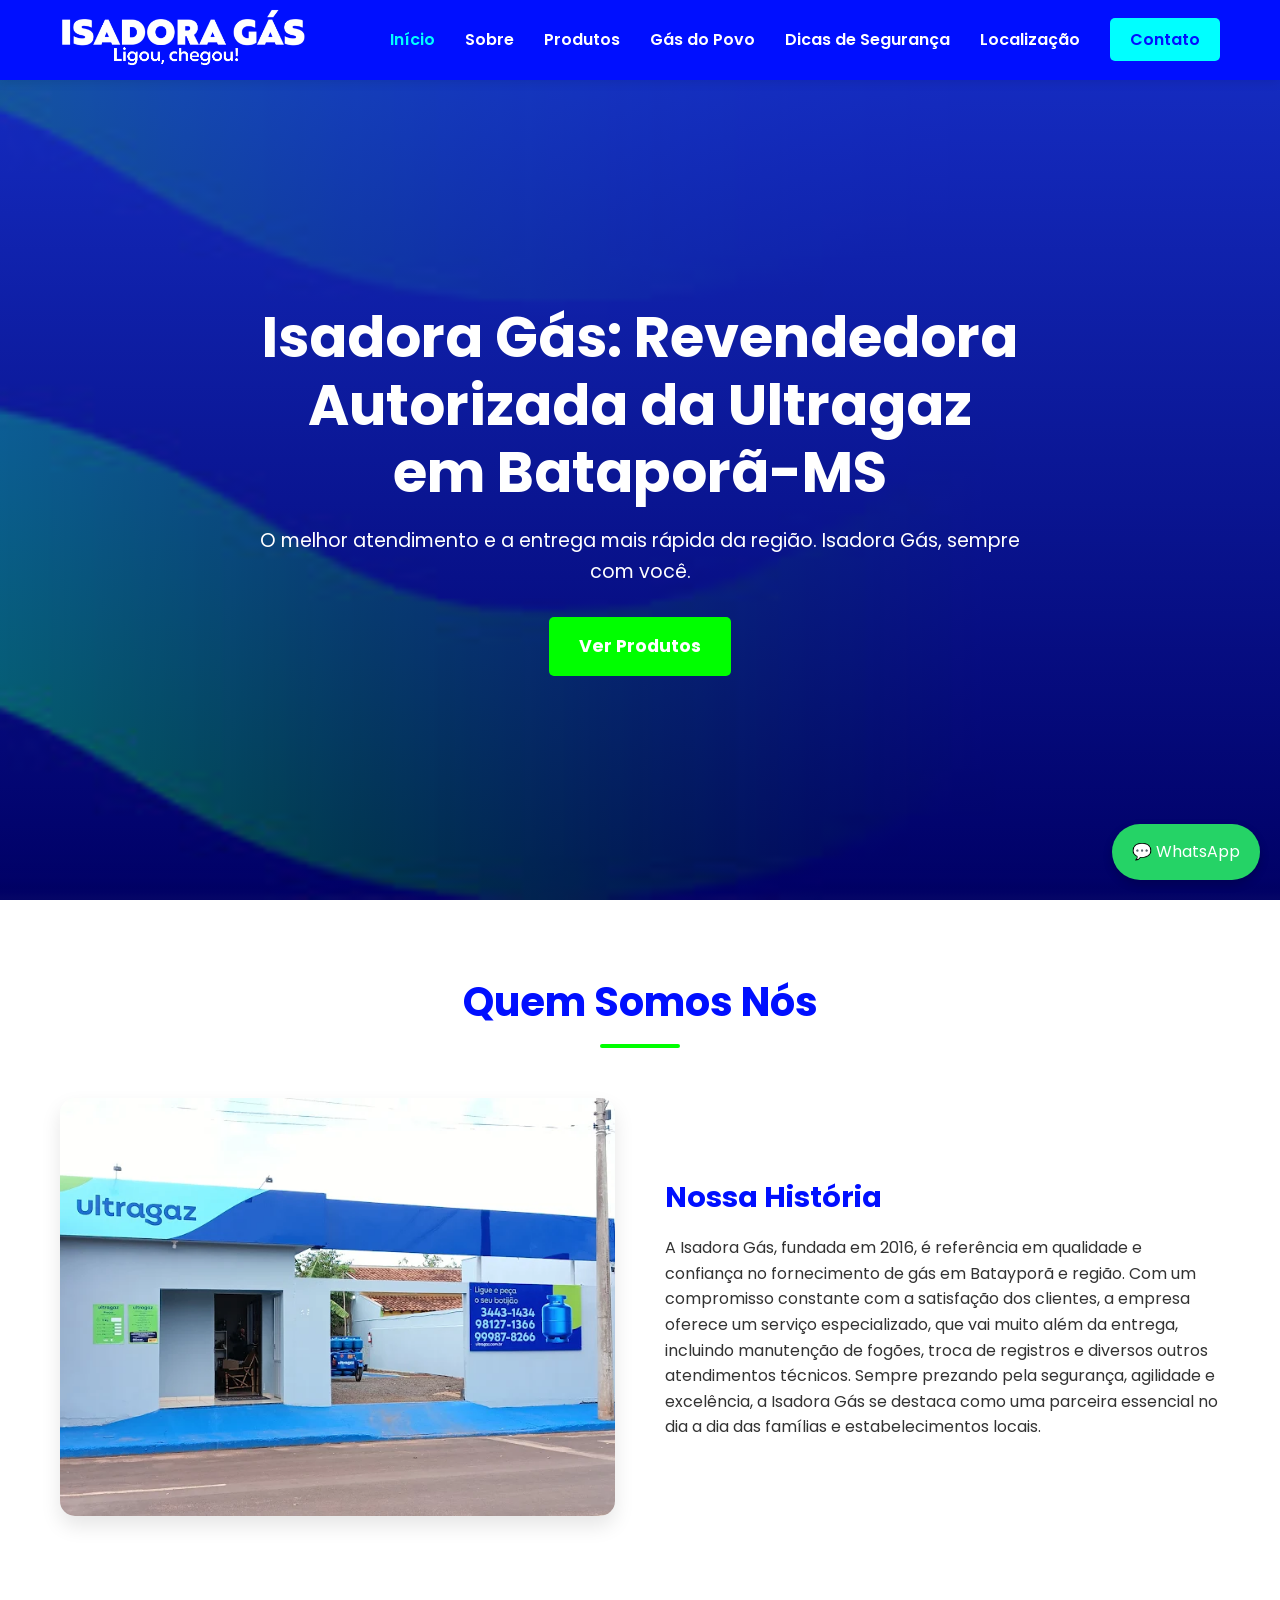
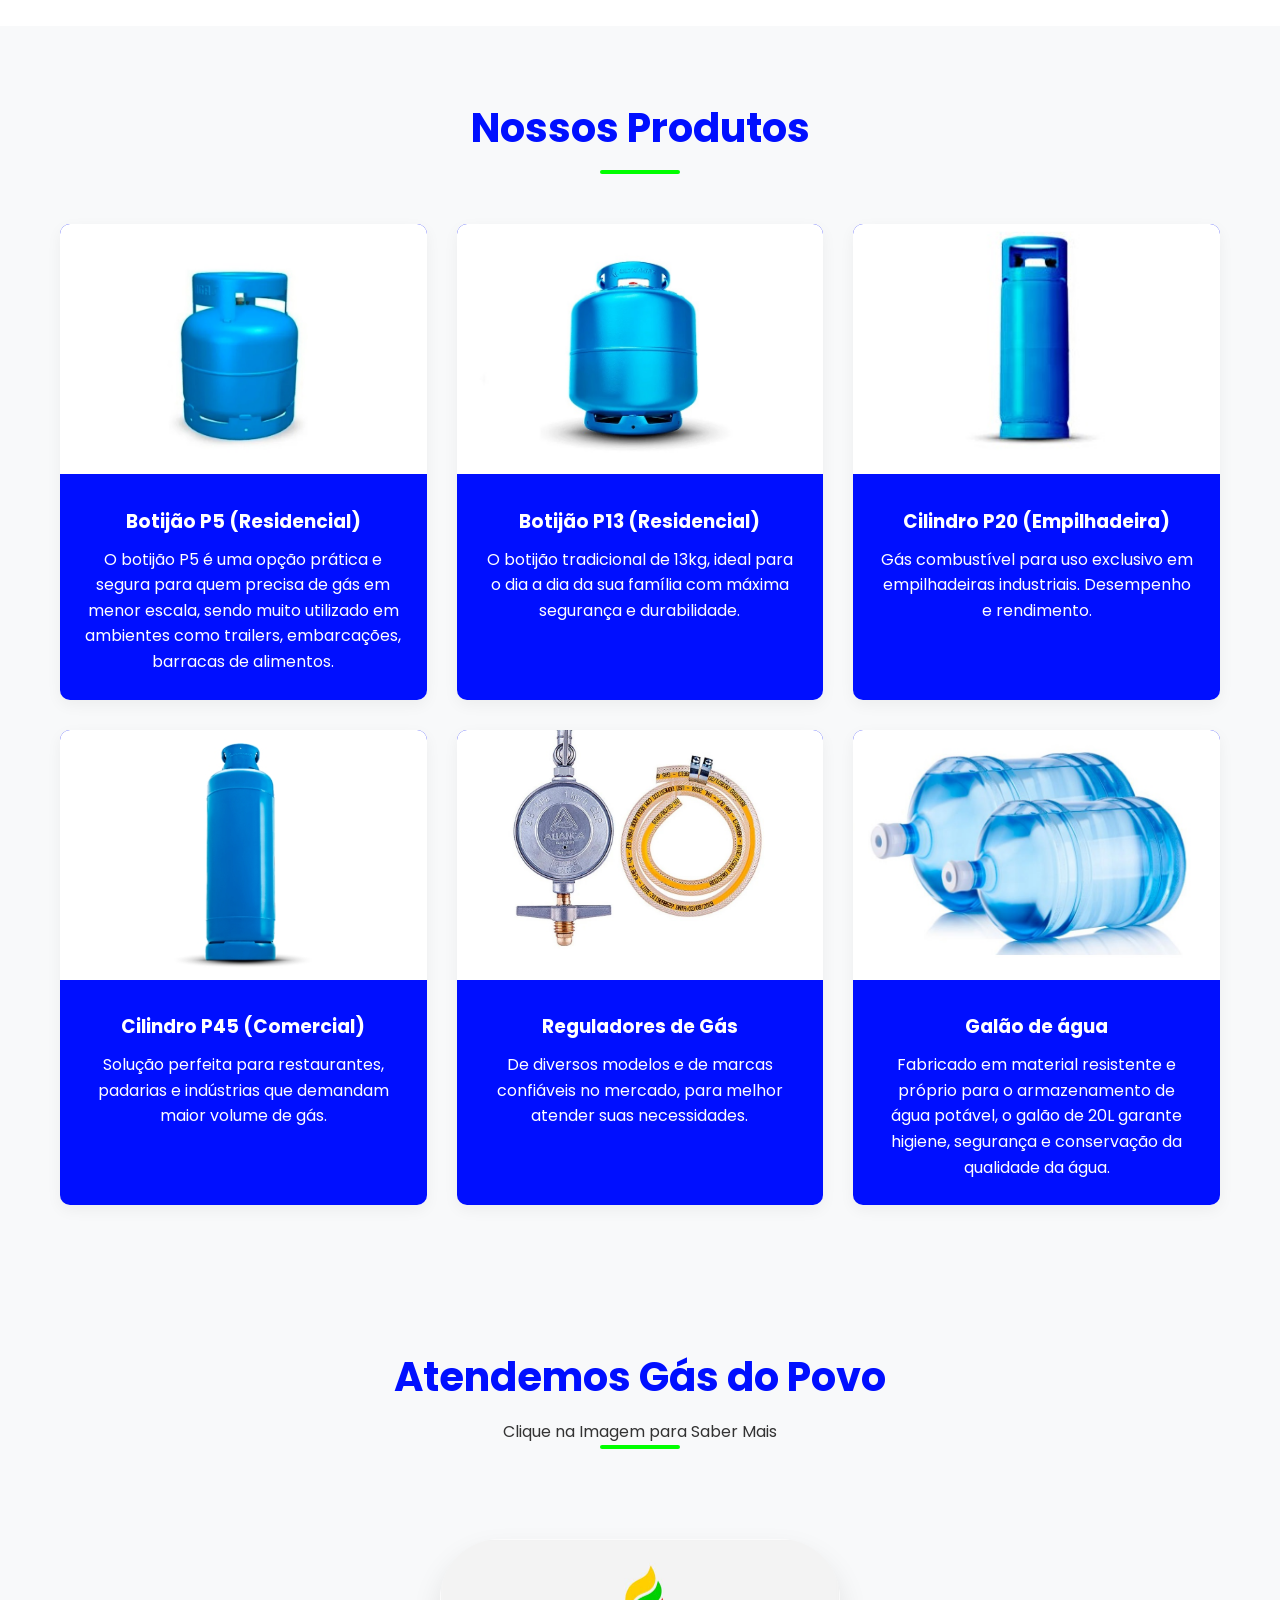
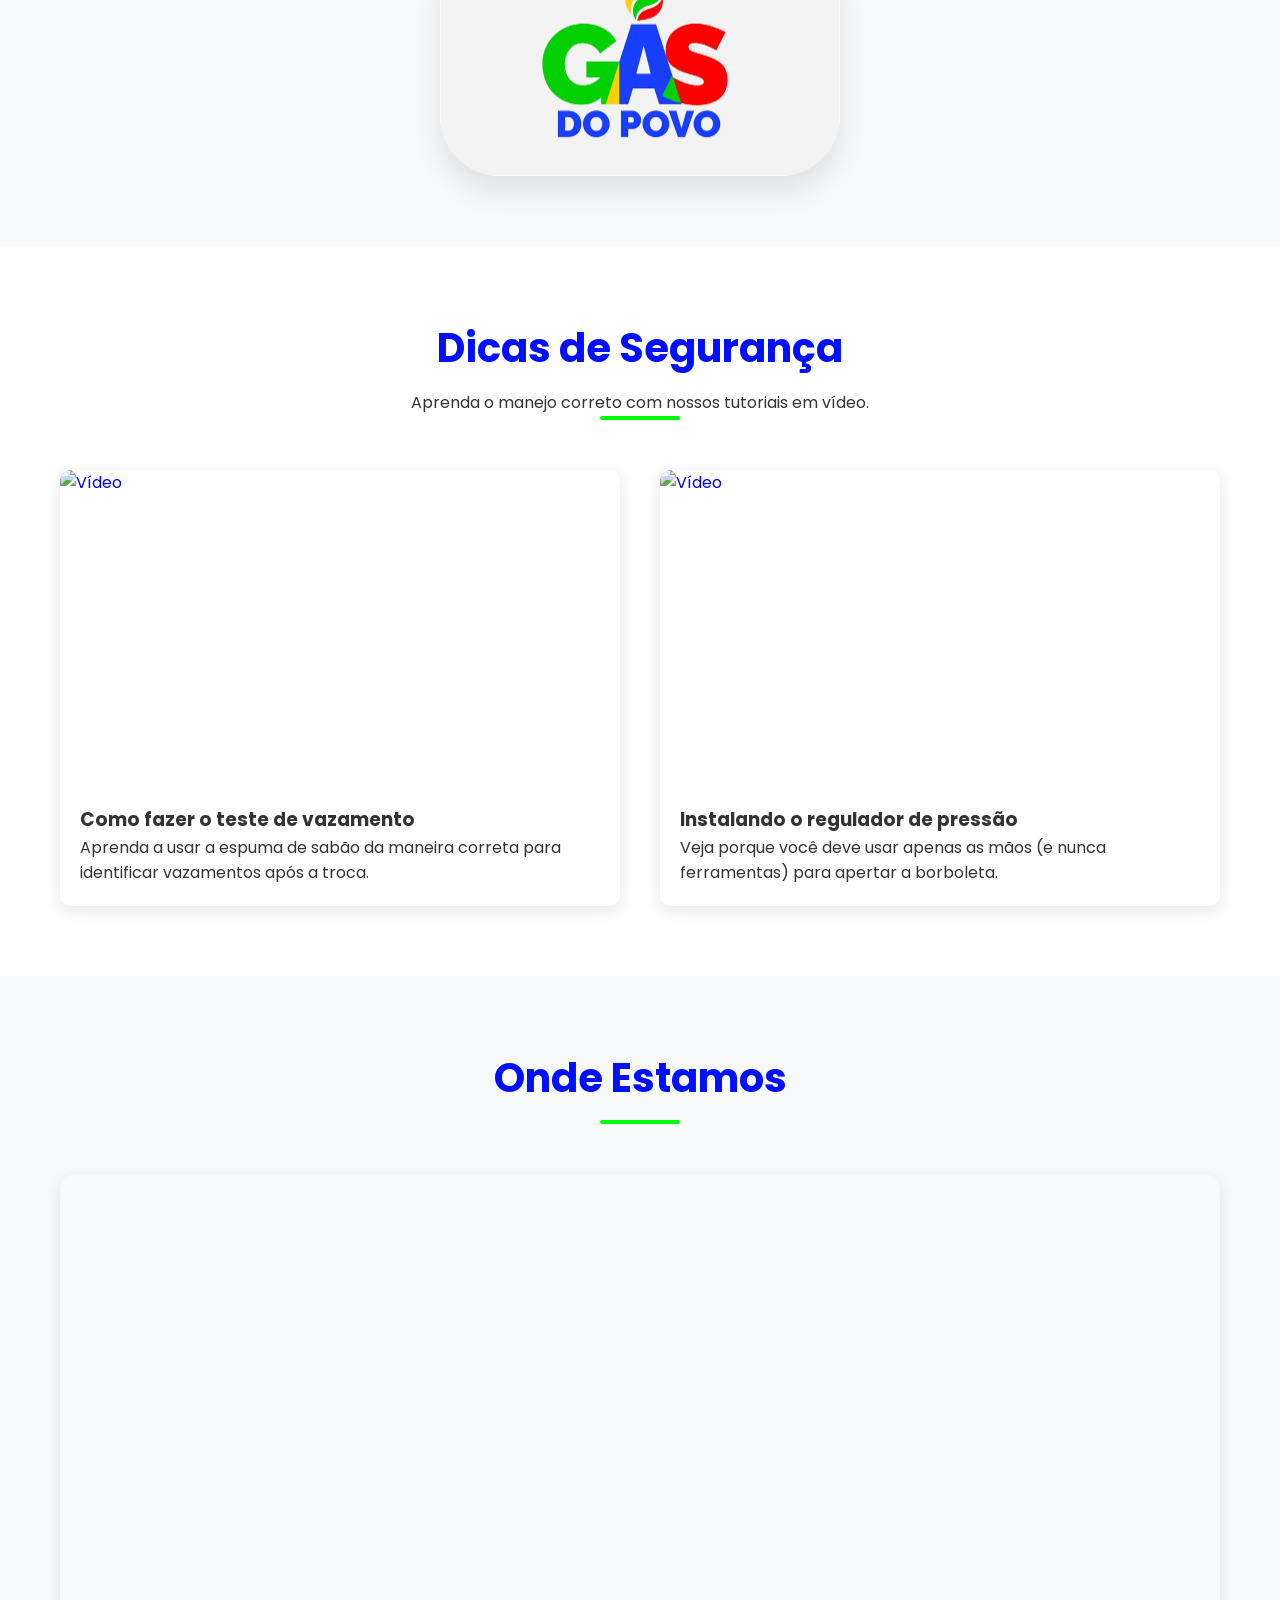
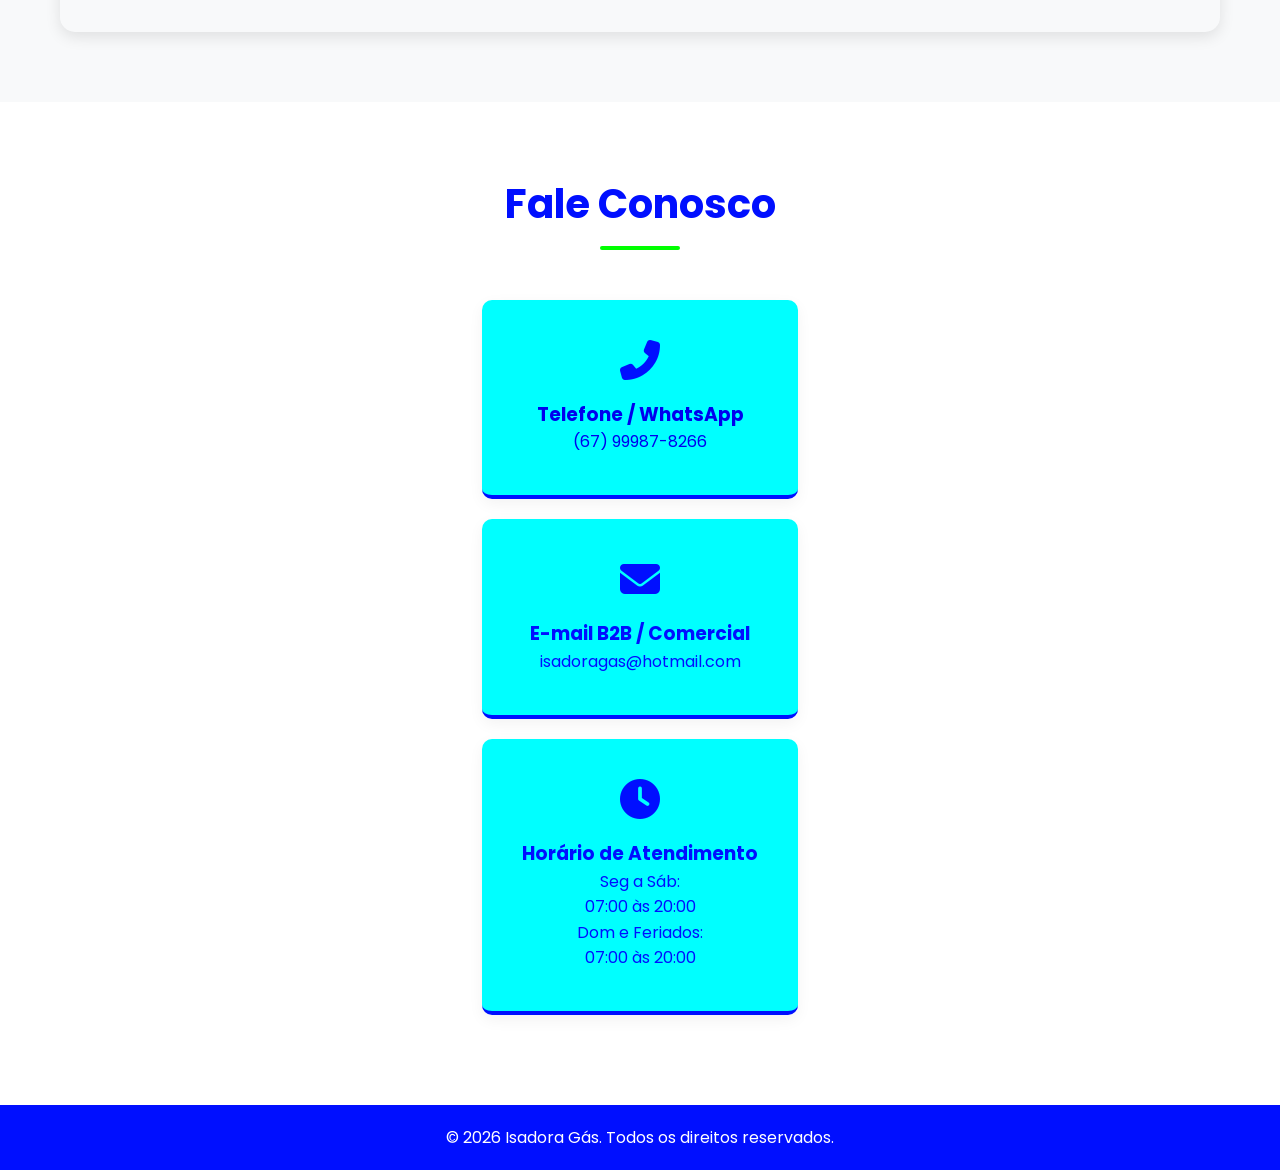
==== commit 29e0035a: "Update index.html" ====
--- a/index.html
+++ b/index.html
@@ -7,7 +7,7 @@
     <title>Isadora Gás - Distribuidora</title>
 
     <meta name="description" content="Distribuidora de gás com entrega rápida. Peça seu botijão com facilidade e atendimento via WhatsApp em Batayporã.">
-    <meta name="keywords" content="gás, botijão, entrega de gás, gás em Batayporã, distribuidora de gás">
+    <meta name="keywords" content="gás, botijão, entrega de gás, gás em Batayporã, distribuidora de gás, isadora gas, gas em bataypora">
     <meta name="author" content="Isadora Gás">
     <meta name="robots" content="index, follow">
     
@@ -116,7 +116,7 @@
                 <div class="produto-card">
                     <img src="imagens/registro.jpg" alt="Registro de Gás" class="produto-img">
                     <div class="produto-info">
-                        <h3>Registro de Gás</h3>
+                        <h3>Reguladores de Gás</h3>
                         <p>De diversos modelos e de marcas confiáveis no mercado, para melhor atender suas necessidades.</p>
                     </div>
                 </div>
